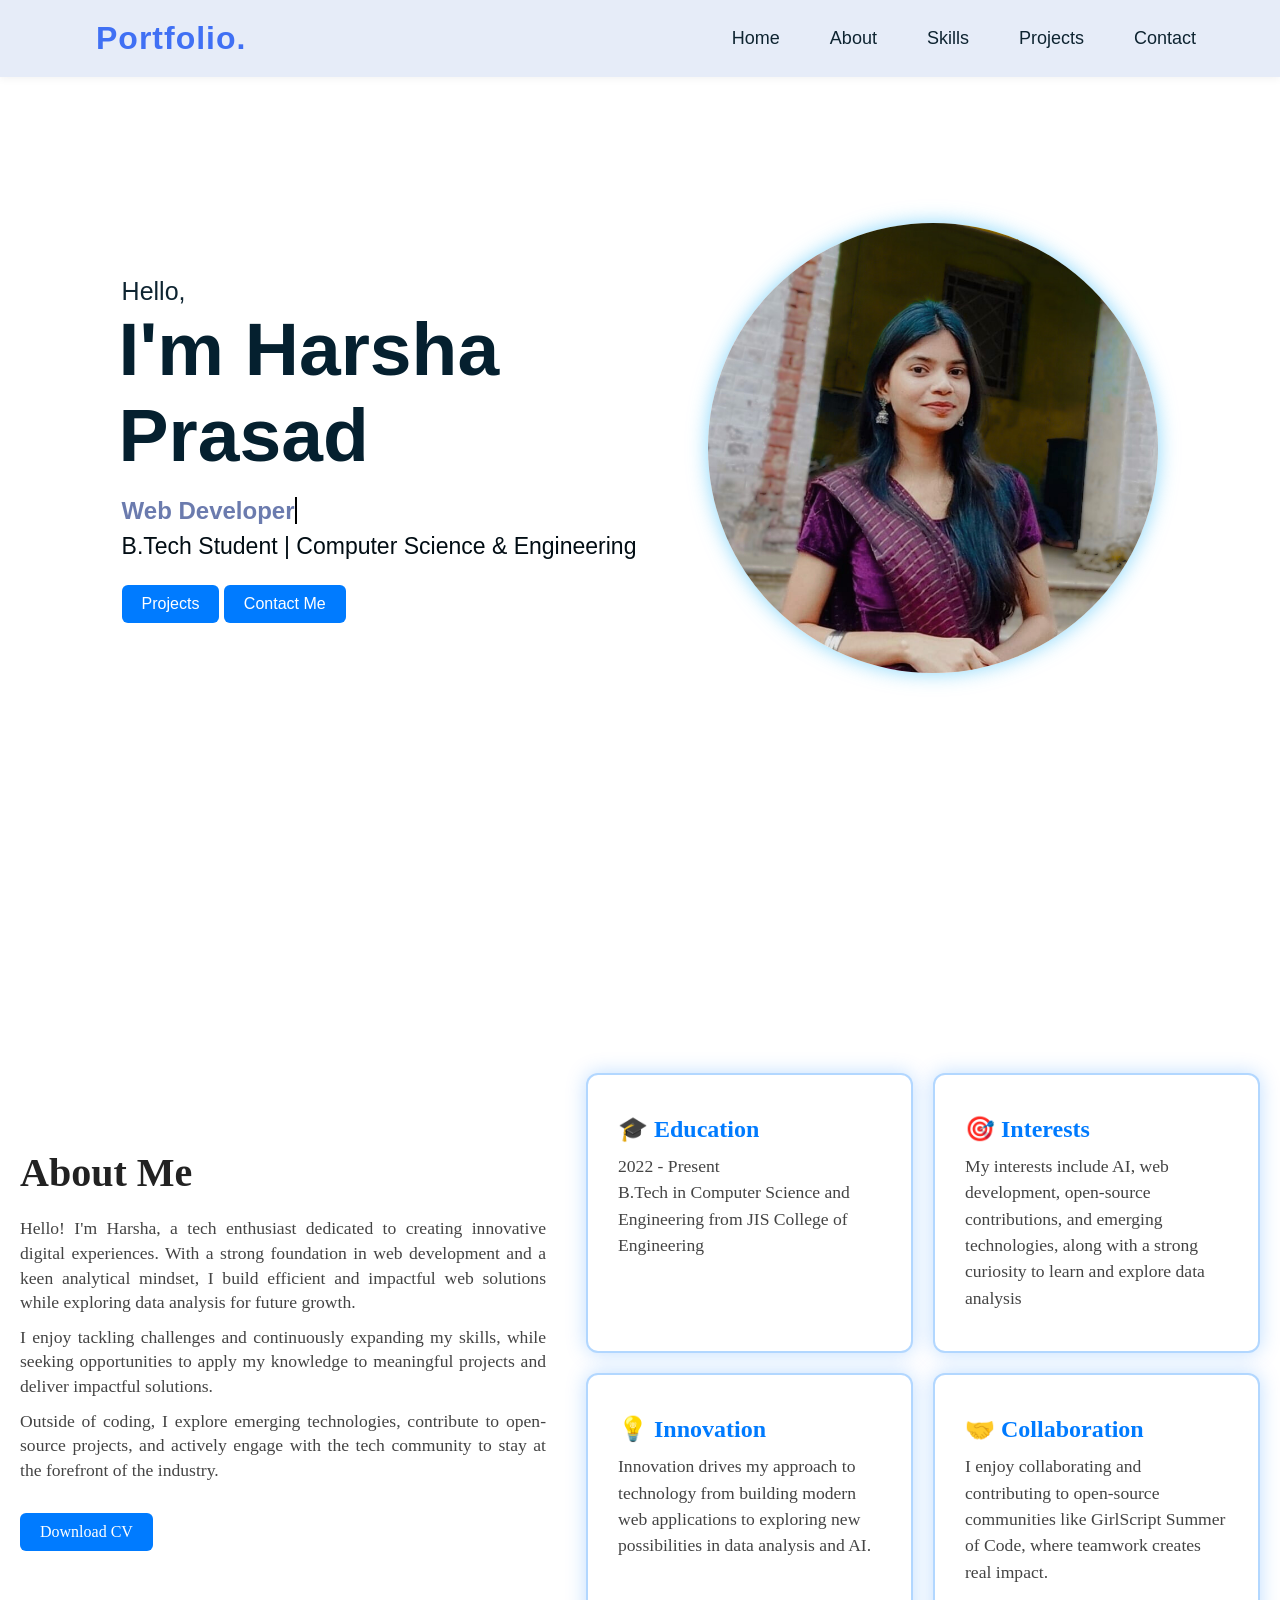
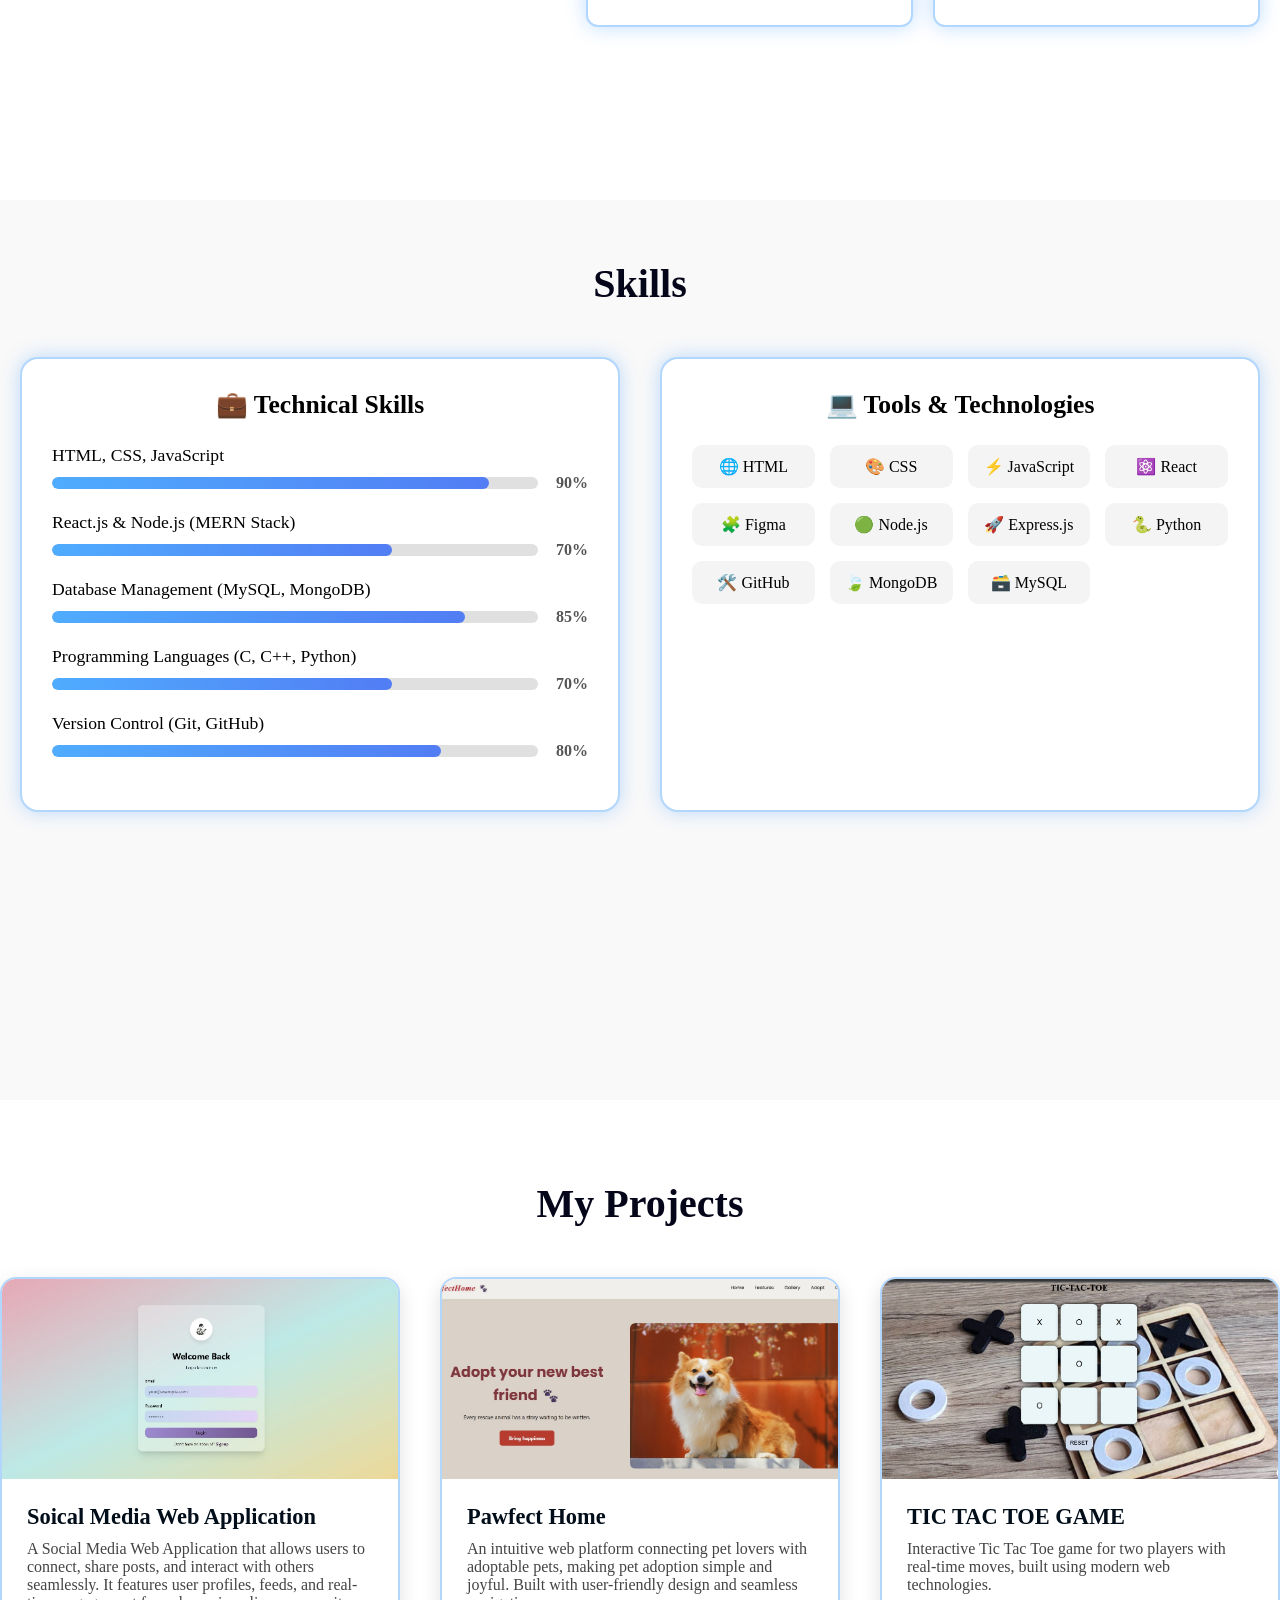
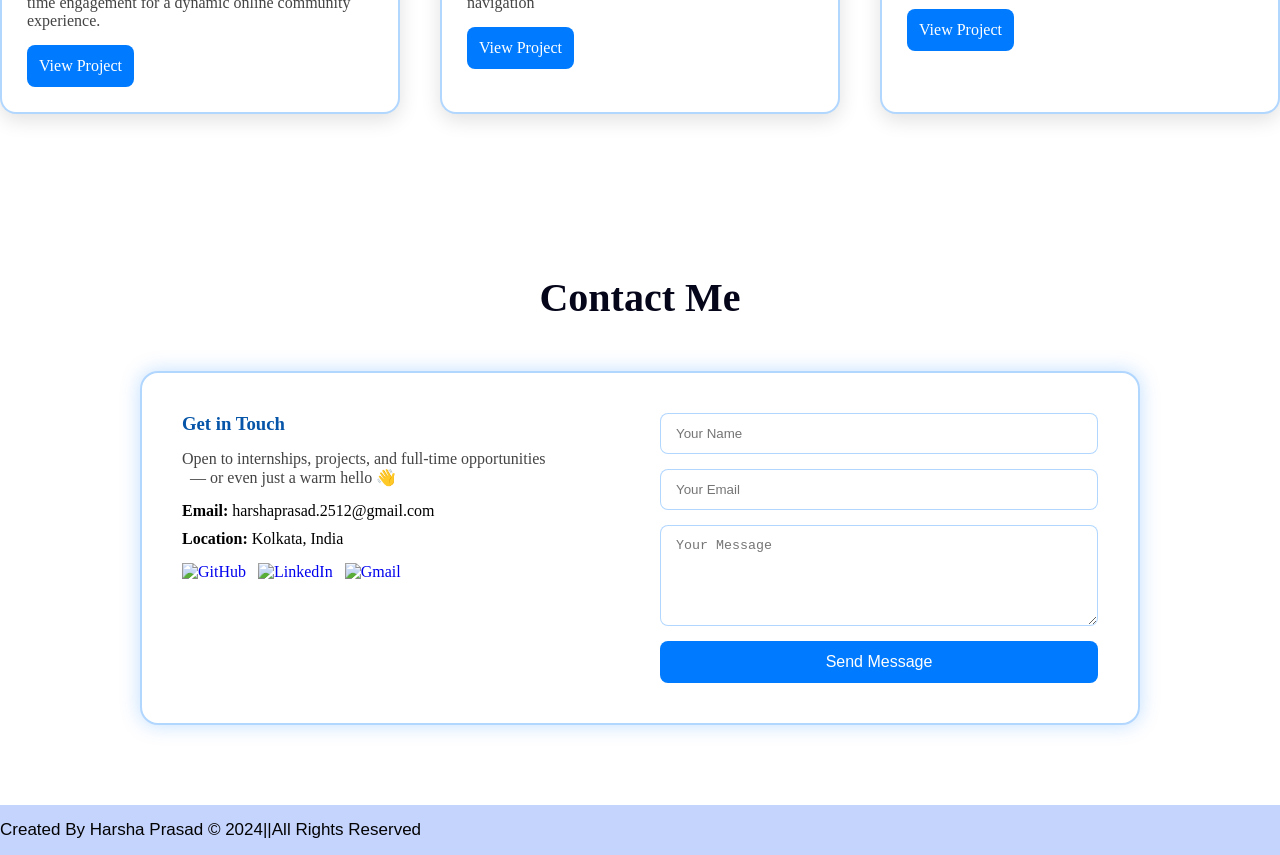
==== index.html @ ecb3d3ef "Update index.html" ====
<!DOCTYPE html>

<html lang="en" dir="ltr">

<head>
  <meta charset="UTF-8" />
  <title>portfolio</title>
  <link rel="stylesheet" href="style.css" />
  <!-- Fontawesome CDN Link -->
  <meta name="viewport" content="width=device-width, initial-scale=1.0" />
</head>

<body>
  <!-- Move to up button -->
  <div class="scroll-button">
    <a href="#home"><i class="fas fa-arrow-up"></i></a>
  </div>
  <!-- navgaition menu -->
  <nav>
    <div class="navbar">
      <div class="logo"><a href="#">Portfolio.</a></div>
      <ul class="menu">
        <li><a href="#home">Home</a></li>
        <li><a href="#about">About</a></li>
        <li><a href="#skills">Skills</a></li>
        <li><a href="#projects">Projects</a></li>
        <li><a href="#contact">Contact</a></li>
        <div class="cancel-btn">
          <i class="fas fa-times"></i>
        </div>
      </ul>
      <div class="menu-btn">
        <i class="fas fa-bars"></i>
      </div>
  </nav>

  <!-- Home Section Start -->
  <section class="home" id="home">
    <div class="home-content">

      <!-- Text on Left -->
      <div class="text">
        <div class="text-one">Hello,</div>
        <div class="text-two">I'm <span class="name">Harsha Prasad</span></div>
        <!-- Typewriter Effect Yahan -->
        <div class="text-three"><span class="typing"></span></div>

        <div class="text-four">B.Tech Student | Computer Science & Engineering</div>
        <div class="button">
          <a href="#projects" class="btn">Projects</a>
          <a href="#contact" class="btn">Contact Me</a>
        </div>
      </div>

      <!-- Image on Right -->
      <div class="home-image">
        <img src="assets/profilepic.jpg" alt="Profile Image">
      </div>

    </div>
  </section>
  <!-- About Section Start -->
  <section id="about" class="about">
    <div class="container">
      <!-- Left Side -->
      <div class="about-text">
        <h2>About Me</h2>
        <p>Hello! I'm Harsha, a tech enthusiast dedicated to creating innovative digital experiences. With a strong
          foundation in web development and a keen analytical mindset, I build efficient and impactful web solutions
          while exploring data analysis for future growth.</p>

        <p>I enjoy tackling challenges and continuously expanding my skills, while seeking opportunities to apply my
          knowledge to meaningful projects and deliver impactful solutions.</p>

        <p>Outside of coding, I explore emerging technologies, contribute to open-source projects, and actively engage
          with the tech community to stay at the forefront of the industry.</p>

        <a href="assets/harsha_resume.pdf" class="btn">Download CV</a>
      </div>

      <!-- Right Side -->
      <div class="about-cards">
        <div class="card">
          <h3>🎓 Education</h3>
          <p>2022 - Present
            <br>B.Tech in Computer Science and Engineering from JIS College of Engineering</p>
        </div>

        <div class="card">
          <h3>🎯 Interests</h3>
          <p>My interests include AI, web development, open-source contributions, and emerging technologies, along with a strong curiosity to learn and explore data analysis</p>
        </div>

        <div class="card">
          <h3>💡 Innovation</h3>
          <p>Innovation drives my approach to technology from building modern web applications to exploring new possibilities in data analysis and AI.</p>
        </div>

        <div class="card">
          <h3>🤝 Collaboration</h3>
          <p>I enjoy collaborating and contributing to open-source communities like GirlScript Summer of Code, where teamwork creates real impact.</p>
        </div>
      </div>
    </div>
  </section>


  <!-- My Skill Section Start -->
 <!-- My Skill Section Start -->
<section class="skills" id="skills">
  <h2 class="section-title">Skills</h2>
  <div class="container">
    <!-- Left Card → Technical Skills -->
    <div class="skills-card">
      <h3>  💼 Technical Skills</h3>
      <div class="skill">
        <span class="skill-name">HTML, CSS, JavaScript</span>
        <div class="progress-container">
          <div class="progress-bar">
            <div class="progress" style="width: 90%;"></div>
          </div>
          <span class="percent">90%</span>
        </div>
      </div>
      <div class="skill">
        <span class="skill-name">React.js & Node.js (MERN Stack)</span>
        <div class="progress-container">
          <div class="progress-bar">
            <div class="progress" style="width: 70%;"></div>
          </div>
          <span class="percent">70%</span>
        </div>
      </div>
      <div class="skill">
        <span class="skill-name">Database Management (MySQL, MongoDB)</span>
        <div class="progress-container">
          <div class="progress-bar">
            <div class="progress" style="width: 85%;"></div>
          </div>
          <span class="percent">85%</span>
        </div>
      </div>
      <div class="skill">
        <span class="skill-name">Programming Languages (C, C++, Python)</span>
        <div class="progress-container">
          <div class="progress-bar">
            <div class="progress" style="width: 70%;"></div>
          </div>
          <span class="percent">70%</span>
        </div>
      </div>
      <div class="skill">
        <span class="skill-name">Version Control (Git, GitHub)</span>
        <div class="progress-container">
          <div class="progress-bar">
            <div class="progress" style="width: 80%;"></div>
          </div>
          <span class="percent">80%</span>
        </div>
      </div>
    </div>

    <!-- Right Card → Tools & Technologies -->
    <div class="skills-card">
      <h3> 💻 Tools & Technologies</h3>
      <div class="tech-grid">
        <div class="tech">🌐 HTML</div>
        <div class="tech">🎨 CSS</div>
        <div class="tech">⚡ JavaScript</div>
        <div class="tech">⚛️ React</div>
        <div class="tech">🧩 Figma</div>
        <div class="tech">🟢 Node.js</div>
        <div class="tech">🚀 Express.js</div>
        <div class="tech">🐍 Python</div>
        <div class="tech">🛠️ GitHub</div>
        <div class="tech">🍃 MongoDB</div>
        <div class="tech">🗃️ MySQL</div>
      </div>
    </div>
  </div>
</section>



  <!-- My Services Section Start -->
  <section class="projects" id="projects">
    <div class="container">
      <h2 class="section-title">My Projects</h2>
      <div class="projects-grid">

        <!-- Project Card 1 -->
        <div class="project-card">
          <img src="assets/soical.jpg" alt="Project 1" class="project-img">
          <div class="project-content">
            <h3>Soical Media Web Application </h3>
            <p>A Social Media Web Application that allows users to connect, share posts, and interact with others seamlessly. It features user profiles, feeds, and real-time engagement for a dynamic online community experience.</p>
            <a href="#" class="btn">View Project</a>
          </div>
        </div>

        <!-- Project Card 2 -->
        <div class="project-card">
          <img src="assets/pawfect.jpg" alt="Project 2" class="project-img">
          <div class="project-content">
            <h3>Pawfect Home</h3>
            <p>An intuitive web platform connecting pet lovers with adoptable pets, making pet adoption simple and joyful. Built with user-friendly design and seamless navigation</p>
            <a href="https://pawfect-home-henna.vercel.app/" class="btn">View Project</a>
          </div>
        </div>

        <!-- Project Card 3 -->
        <div class="project-card">
          <img src="assets/tic tac toe.jpg" alt="Project 3" class="project-img">
          <div class="project-content">
            <h3>TIC TAC TOE GAME</h3>
            <p>Interactive Tic Tac Toe game for two players with real-time moves, built using modern web technologies.</p>
            <a href="https://github.com/Harshagit-hub/JS-Project" class="btn">View Project</a>
          </div>
        </div>

      </div>
    </div>
  </section>


  <!-- Contact Me section Start -->
  <section class="contact" id="contact">
    <div class="container">
      <h2 class="section-title">Contact Me</h2>
      <div class="contact-card">

        <!-- Left side: Info -->
        <div class="contact-info">
          <h3>Get in Touch</h3>
          <p>Open to internships, projects, and full-time opportunities<br>&nbsp;&nbsp;— or even just a warm hello 👋</p>
          <ul>
            <li><strong>Email:</strong> harshaprasad.2512@gmail.com</li>
            <!-- <li><strong>Phone:</strong> +91 9876543210</li> -->
            <li><strong>Location:</strong> Kolkata, India</li>
          </ul>

          <!-- Social Links -->
          <div class="social-links">
            <a href="https://github.com/Harshagit-hub" target="_blank">
              <img src="https://cdn.jsdelivr.net/gh/devicons/devicon/icons/github/github-original.svg" alt="GitHub">
            </a>
            <a href="https://www.linkedin.com/in/harsha-prasad-4683a3321/" target="_blank">
              <img src="https://cdn.jsdelivr.net/gh/devicons/devicon/icons/linkedin/linkedin-original.svg"
                alt="LinkedIn">
            </a>
            <a href="mailto:harshaprasad.2512@gmail.com" target="_blank">
              <img src="https://cdn-icons-png.flaticon.com/512/281/281769.png" alt="Gmail">
            </a>
          </div>
        </div>

        <!-- Right side: Form -->
<form name="contact" method="POST" data-netlify="true" netlify-honeypot="bot-field" class="contact-form">
  <!-- Hidden input for Netlify -->
  <input type="hidden" name="form-name" value="contact">
  <!-- Honeypot field to prevent spam -->
  <p style="display:none">
    <label>Don’t fill this out if you’re human: <input name="bot-field"></label>
  </p>

  <!-- User input fields -->
  <input type="text" name="name" placeholder="Your Name" required>
  <input type="email" name="email" placeholder="Your Email" required>
  <textarea name="message" placeholder="Your Message" rows="5" required></textarea>
  <button type="submit" class="btn">Send Message</button>
</form>

      </div>
    </div>
  </section>


  <!-- Footer Section Start -->
  <footer>
    <div class="text">
      <span>Created By Harsha Prasad &#169; 2024||All Rights Reserved</span>
    </div>
  </footer>
  <script src="script.js"></script>
</body>

</html>
---- style.css ----
/* Google Font CDN Link */
@import url("https://fonts.googleapis.com/css2?family=Roboto+Slab:wght@700&display=swap"
);
*{
  margin: 0;
  padding: 0;
  box-sizing: border-box;
  text-decoration: none;
  scroll-behavior: smooth;
}

/* Custom Scroll Bar CSS */
::-webkit-scrollbar {
    width: 10px;
}
::-webkit-scrollbar-track {
    background: #f1f1f1;
}
::-webkit-scrollbar-thumb {
    background: #6e93f7;
    border-radius: 12px;
    transition: all 0.3s ease;
}

::-webkit-scrollbar-thumb:hover {
    background: #4070f4;
}
/* navbar styling */
nav{
  position: fixed;
  width: 100%;
  padding: 20px 0;
  z-index: 998;
  transition: all 0.3s ease;
  font-family: 'Ubuntu', sans-serif;
  background: #e6ecf8;
  box-shadow: 0 2px 8px rgba(0,0,0,0.05); /* halka shadow */
}
nav.sticky{
  background: #4070f4;
  padding: 13px 0;
  box-shadow: 0 4px 12px rgba(0,0,0,0.15); /* thoda strong shadow */
}
nav .navbar{
  width: 90%;
  max-width: 1200px;
  display: flex;
  justify-content: space-between;
  align-items: center;
  margin: auto;
}
nav .navbar .logo a{
  font-weight: 600;
  font-size: 32px;
  padding: 0 2rem;
  color: #4070f4;
  letter-spacing: 1px;
  text-decoration: none;
  transition: color 0.3s ease;
}
nav.sticky .navbar .logo a{
  color: #eee7e7;
}
nav .navbar .menu{
  display: flex;
  position: relative;
  gap: 10px;
}
nav .navbar .menu li{
  list-style: none;
  margin: 0 8px;
}
.navbar .menu a{
  font-size: 18px;
  font-weight: 500;
  color: #0E2431;
  padding: 8px 12px;
  border-radius: 6px;
  transition: all 0.3s ease;
  text-decoration: none;
}
.navbar .menu a:hover{
  background: rgba(64,112,244,0.1);
  color: #4070f4;
}
nav.sticky .menu a{
  color: #e9dcdc;
}
nav.sticky .menu a:hover{
  background: rgba(255,255,255,0.2);
  color: #f3ecec;
}


/* Side Navigation Menu Button CSS */
nav .menu-btn,
.navbar .menu .cancel-btn{
  position: absolute;
  color: #f0ebeb;
  right: 30px;
  top: 20px;
  font-size: 20px;
  cursor: pointer;
  transition: all 0.3s ease;
  display: none;
}
nav .menu-btn{
  color: #4070f4;
}
nav.sticky .menu-btn{
  color: #f4eaea;
}
.navbar .menu .menu-btn{
  color: #f0e5e5;
}

/* home section styling */
.home{
  height: 100vh;
  width: 90%;
  margin: auto;
  padding: 15 0%;
  /* background: url("images/background.png") no-repeat; */
  background-size: cover;
  background-position: center;
  background-attachment: fixed;
  font-family: 'Ubuntu', sans-serif;
}
.home .home-content{
  width: 90%;
  height: 100%;
  margin: auto;
  display: flex;
  flex-direction: row;
  align-items: center; 
  justify-content:space-between;
 
}
.text {
  flex: 1;                  /* text left side */
  text-align: left;
}
.home .text-one{
  font-size: 25px;
  color: #0E2431;
}
.home .text-two{
  color: #05202f;
  font-size: 75px;
  font-weight: 600;
  margin-left: -3px;
}
.home .text-three{
  font-size: 40px;
  margin: 5px 0;
  color: #6b7bae;
}
.home .text-four{
  font-size: 23px;
  margin: 5px 0;
  color: #020d14;
}
.home .button .btn{
  display: inline-block;
  margin-top: 20px;
  padding: 10px 20px;
  background: #007bff;
  color: #fff;
  font-size: 1rem;
  border-radius: 6px;
  text-decoration: none;
  transition: 0.3s;
}
.home .button .btn:hover{
background: #0056b3;
}

/* Image styling */
.home-image img {
  width: 450px;
  height: 450px;
  border-radius: 50%;
  box-shadow: 0 0 20px rgba(56, 189, 248, 0.6);
  object-fit: cover;
  border-radius: 100%; /* makes it circular */
  animation: floatImage 4s ease-in-out infinite;
}
@keyframes floatImage {
  0% {
    transform: translateY(0px);
  }
  50% {
    transform: translateY(-20px); /* thoda upar jaye */
  }
  100% {
    transform: translateY(0px);   /* wapas neeche aaye */
  }
}
.typing {
  border-right: 2px solid #000;
  white-space: nowrap;
  overflow: hidden;
  font-weight: bold;
  font-size: 1.5rem;
}

@keyframes blink {
  0%, 100% { border-color: transparent; }
  50% { border-color: black; }
}

.typing::after {
  content: '';
  animation: blink 0.7s infinite;
}


/* About Section Styling */

/* Left Side (About Me Text) */

.about {
  padding: 60px 20px;
  min-height: 100vh;   /* section full screen jitna ho */
  display: flex;
  align-items: center; /* vertical center */

}

.about .container {
  display: flex;
  flex-wrap: wrap;
  align-items: center;     /* dono columns (text + cards) vertical center me */
  justify-content: space-between;
  width: 100%;
  gap: 40px;
}
.about-text {
  flex: 4 4 5%;
  max-width: 600px;
  
}
.about-text h2 {
  font-size: 2.5rem;
  font-weight: 700;
  margin-bottom: 20px;
  color: #222;
}

.about-text p {
  font-size: 1.1rem;   /* normal text ka size */
  line-height: 1.4;    /* text ke beech gap */
  color: #444;         /* halka grey color */
  margin-bottom: 10px;
  text-align: justify; /* optional: clean look ke liye */
}

/* Download Button */
.about-text .btn {
  display: inline-block;
  margin-top: 20px;
  padding: 10px 20px;
  background: #007bff;
  color: #fff;
  font-size: 1rem;
  border-radius: 6px;
  text-decoration: none;
  transition: 0.3s;
}

.about-text .btn:hover {
  background: #0056b3;
}

/* Right Side (Cards Grid) */
.about-cards {
  flex: 1 1 45%;
  display: grid;
  grid-template-columns: repeat(2, 1fr);
  gap: 20px;
}

.about-cards .card {
  background: #fff;
  padding: 40px 30px;
  border-radius: 12px;
  box-shadow: 0 4px 10px rgba(0,0,0,0.1);
  transition: transform 0.3s ease, box-shadow 0.3s ease;
    /* ✅ Blue glowing border */
  border: 2px solid rgba(0,123,255,0.3); 
  box-shadow: 0 0 20px rgba(0,123,255,0.25);
  
  transition: all 0.3s ease;
}

.about-cards .card:hover {
  transform: translateY(-8px);
  box-shadow: 0 0 25px rgba(64, 112, 244, 0.9),
              0 0 50px rgba(64, 112, 244, 0.6);
}

.about-cards .card h3 {
  font-size: 1.5rem;
  font-weight: 600;
  margin-bottom: 10px;
  color: #007bff;
}

.about-cards .card p {
  font-size: 1.1rem;
  color: #444;
  line-height: 1.5;
}

/* Responsive */
@media (max-width: 900px) {
  .about .container {
    flex-direction: column;
    text-align: center;
  }

  .about-text, .about-cards {
    flex: 1 1 100%;
    max-width: 100%;
  }

  .about-cards {
     grid-template-columns: repeat(2, minmax(300px, 1fr)); /* pehle 220px ya 250px tha */
  gap: 30px
  }
}

/* Skills Section */
.skills {
  min-height: 100vh;
  background: #f9f9f9;
  padding: 60px 20px;
  text-align: center;
}

.section-title {
  font-size: 2.5rem;
  font-weight: 700;
  color: #4da6ff;
  margin-bottom: 50px;
}

/* Container for cards */
.skills .container {
  display: flex;
  justify-content: center;
  gap: 40px; /* space between cards */
  flex-wrap: wrap;
}

/* Skills Cards */
.skills-card {
  flex: 1 1 400px; /* responsive width */
  background: #fff;
  padding: 30px;
  border-radius: 18px;
  border: 2px solid rgba(0,123,255,0.3);
  box-shadow: 0 0 20px rgba(0,123,255,0.25);
  transition: transform 0.3s, box-shadow 0.3s;
}

.skills-card:hover {
  transform: translateY(-8px);
  box-shadow: 0 0 30px rgba(0,123,255,0.4);
}

.skills-card h3 {
  font-size: 1.6rem;
  font-weight: 700;
  margin-bottom: 25px;
}

/* Technical Skills Progress Bars */
.skill {
  margin-bottom: 20px;
  text-align: left;
}

.skill-name {
  font-weight: 500;
  margin-bottom: 8px;
  display: block;
  font-size: 1.1rem;
}

.progress-container {
  display: flex;
  align-items: center;
  gap: 10px;
}

.progress-bar {
  flex: 1;
  height: 12px;
  background: #e0e0e0;
  border-radius: 6px;
  overflow: hidden;
}

.progress {
  height: 100%;
  border-radius: 6px;
  background: linear-gradient(90deg, #4facfe, #527df4);
  transition: width 0.5s ease-in-out;
}

.percent {
  min-width: 40px;
  text-align: right;
  font-weight: 600;
  color: #555;
}

/* Tools & Technologies Grid */
.tech-grid {
  display: grid;
  grid-template-columns: repeat(auto-fit, minmax(120px, 1fr));
  gap: 15px;
}

.tech {
  background: #f4f4f4;
  padding: 12px;
  border-radius: 10px;
  text-align: center;
  font-weight: 500;
  transition: transform 0.3s, background 0.3s, color 0.3s;
}

.tech:hover {
  background: #4da6ff;
  color: #fff;
  transform: translateY(-5px);
}

/* Responsive */
@media (max-width: 900px) {
  .skills .container {
    flex-direction: column;
    align-items: center;
  }
}


/* My Services CSS */
.projects {
  padding: 80px 0;
  text-align: center;
}

.section-title {
  font-size: 2.5rem;
  margin-bottom: 50px;
  position: relative;
  display: inline-block;
  color: #06061b;
}

.projects-grid {
  display: grid;
  grid-template-columns: repeat(auto-fit, minmax(320px, 1fr));
  gap: 40px;
  justify-content: center;
}

.project-card {
  background: #fff;
  border-radius: 16px;
  border: 2px solid rgba(0,123,255,0.3); /* 👈 glow border */
  box-shadow: 0 0 20px rgba(0,123,255,0.25); /* 👈 blue glow */
  overflow: hidden;
  box-shadow: 0 6px 20px rgba(0,0,0,0.12);
  transition: transform 0.3s ease, box-shadow 0.3s ease;
  display: flex;
  flex-direction: column;
  min-height: 420px;   /* 👉 thoda bada taaki content comfortably fit ho */
}

.project-card:hover {
  transform: translateY(-10px);
   box-shadow: 0 0 30px rgba(0,123,255,0.4); /* 👈 hover pe aur strong glow */
}

.project-img {
  width: 100%;
  height: 200px;
  object-fit: cover;
  /* border-bottom: 2px solid rgba(0,123,255,0.3); */
}

.project-content {
  padding: 25px;
  text-align: left;
}

.project-content h3 {
  font-size: 1.4rem;
  margin-bottom: 10px;
  color: #010d19;
}

.project-content p {
  font-size: 1rem;
  margin-bottom: 15px;
  color: #444;
}

.btn {
  display: inline-block;
  padding: 10px 20px;
  background: #6884a1;
  color: #fff;
  text-decoration: none;
  border-radius: 6px;
  transition: background 0.3s;
}

.btn:hover {
  background: #b2c0ce;
}

/* Contact Me CSS */
.contact {
  padding: 80px 0;
  text-align: center;
}

.contact-card {
  display: grid;
  grid-template-columns: 1fr 1fr;
  gap: 40px;
  background: #fff;
  padding: 40px;
  border-radius: 18px;
  border: 2px solid rgba(0,123,255,0.3); /* 👈 glow border */
  box-shadow: 0 0 20px rgba(0,123,255,0.25); /* 👈 glowing effect */
  max-width: 1000px;
  margin: 0 auto;
}

.contact-info {
  text-align: left;
}

.contact-info h3 {
  margin-bottom: 15px;
  color: #0655a9;
}

.contact-info p {
  margin-bottom: 15px;
  color: #444;
   /* display: block;      
  text-align: center; */

}

.contact-info ul {
  list-style: none;
  padding: 0;
}

.contact-info li {
  margin-bottom: 10px;
  font-size: 1rem;
}

.contact-form {
  display: flex;
  flex-direction: column;
  gap: 15px;
}

.contact-form input,
.contact-form textarea {
  padding: 12px 15px;
  border: 1px solid rgba(0,123,255,0.3);
  border-radius: 8px;
  outline: none;
  transition: border 0.3s, box-shadow 0.3s;
}

.contact-form input:focus,
.contact-form textarea:focus {
  border-color: #007bff;
  box-shadow: 0 0 10px rgba(0,123,255,0.3);
}

.btn {
  padding: 12px;
  background: #007bff;
  color: #fff;
  border: none;
  border-radius: 8px;
  cursor: pointer;
  font-size: 1rem;
  transition: background 0.3s;
}

.btn:hover {
  background: #0056b3;
}
.social-links {
  margin-top: 15px;
  display: flex;
  gap: 12px;
  justify-content: flex-start; /* left align (aap chahe toh center bhi kar sakte ho) */
}

.social-links a img {
  width: 28px;   /* 👈 medium size */
  height: 28px;
  transition: transform 0.3s ease, box-shadow 0.3s ease;
}

.social-links a img:hover {
  transform: scale(1.15);
  box-shadow: 0 0 8px rgba(0,123,255,0.35);
  border-radius: 50%;
}

/* Footer CSS */
footer{
  background: #c5d4fd;
  padding: 15px 0;
  text-align: center;
  font-family: 'Poppins', sans-serif;
}
footer .text span{
  font-size: 17px;
  font-weight: 400;
  color: #030303;
}
footer .text span a{
  font-weight: 500;
  color: #070707;
}
footer .text span a:hover{
  text-decoration: underline;
}
/* Scroll TO Top Button CSS */
.scroll-button a{
  position: fixed;
  bottom: 20px;
  right: 20px;
  color: #fff;
  background: #3b486a;
  padding: 7px 12px;;
  font-size: 18px;
  border-radius: 6px;
  box-shadow: rgba(0, 0, 0, 0.15);
  display: none;
}
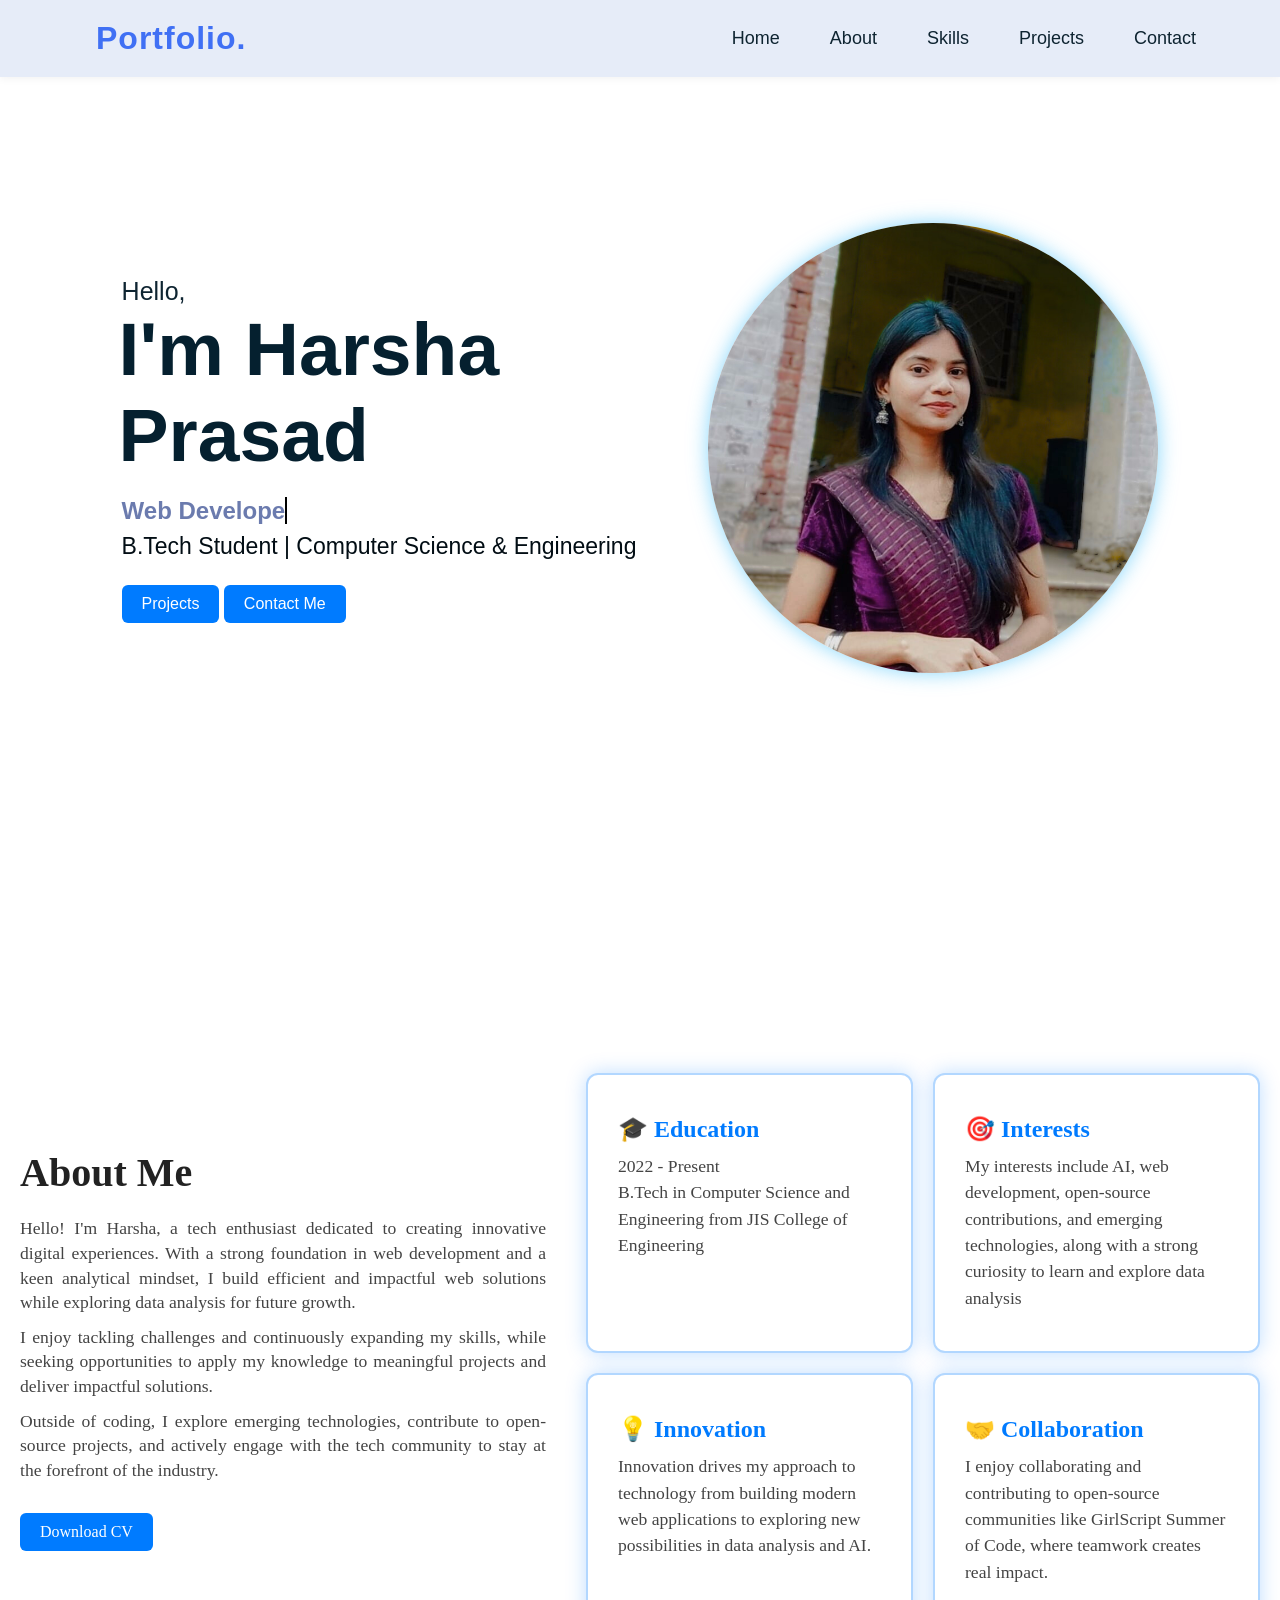
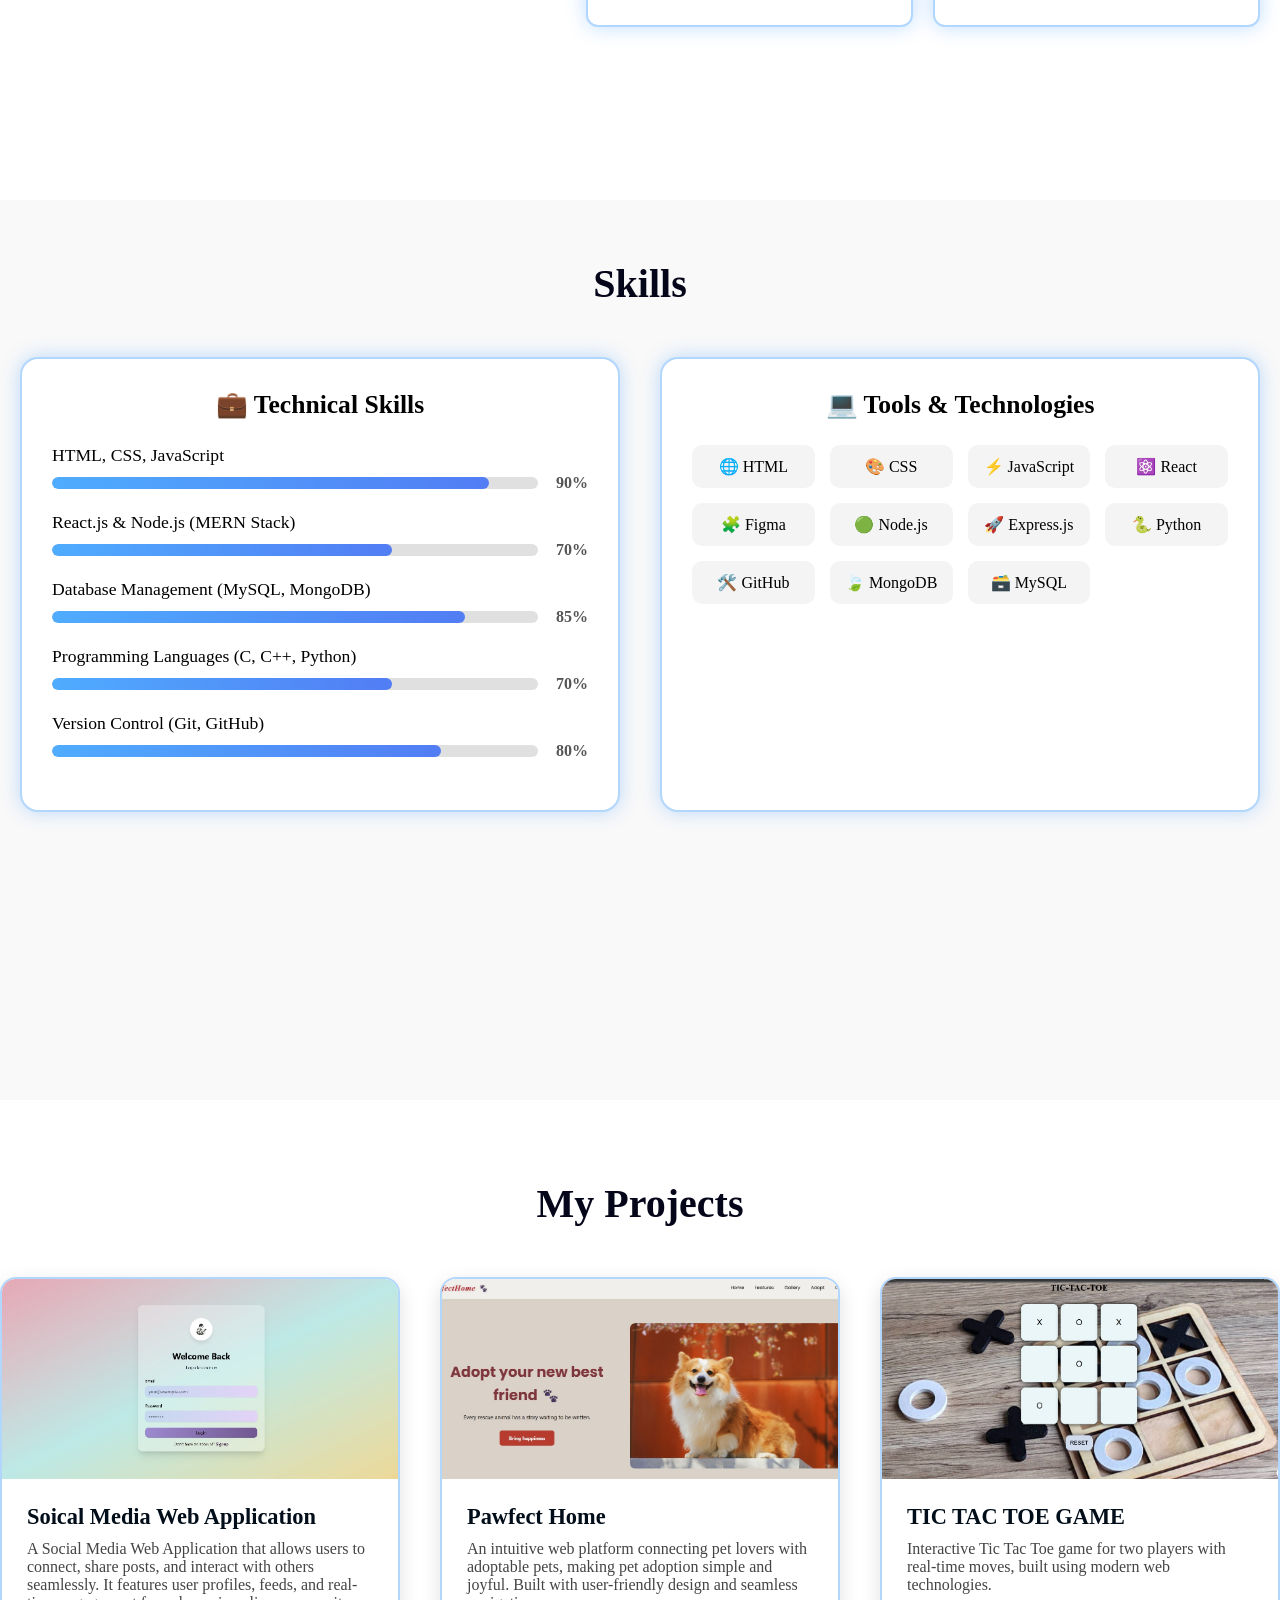
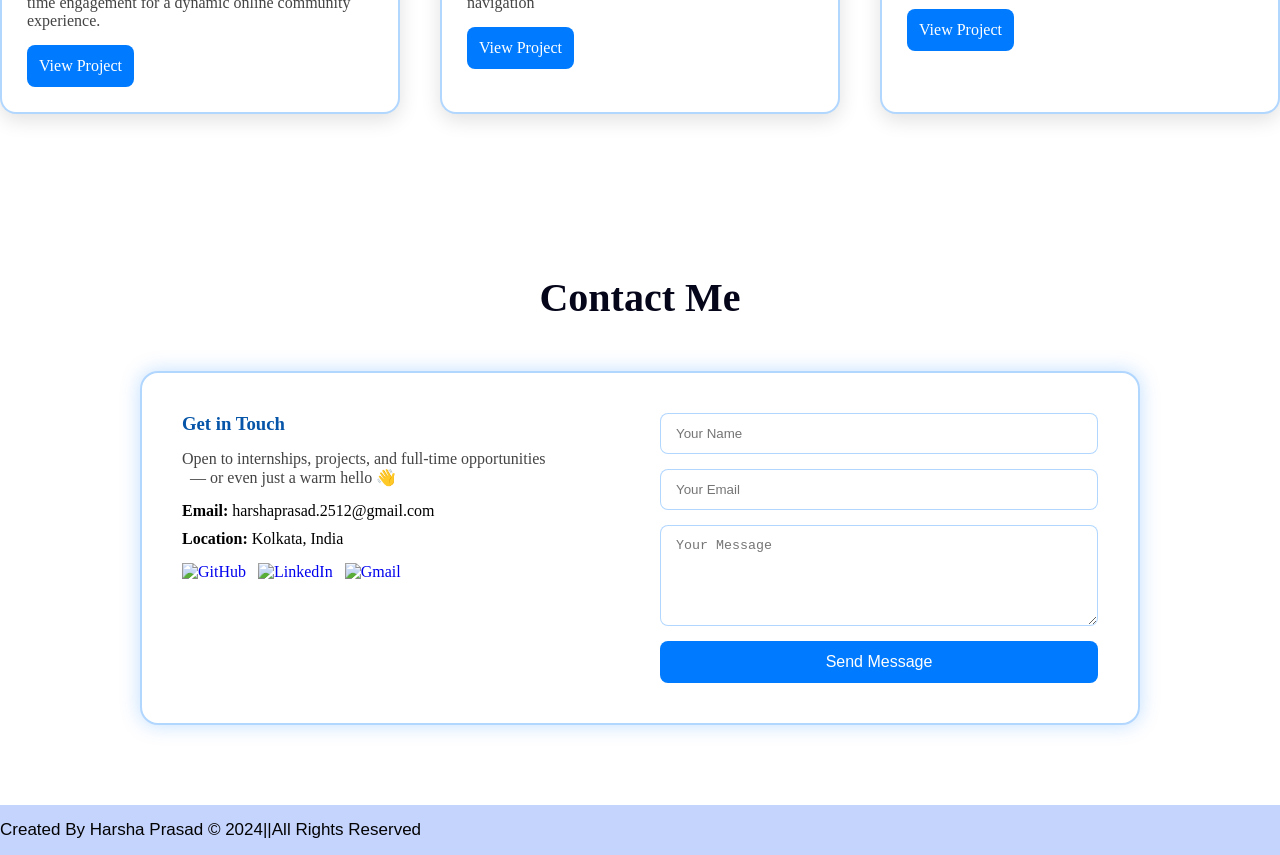
==== commit ef81222e: "Add Netlify contact form" ====
--- a/index.html
+++ b/index.html
@@ -269,7 +269,6 @@
   <textarea name="message" placeholder="Your Message" rows="5" required></textarea>
   <button type="submit" class="btn">Send Message</button>
 </form>
-
       </div>
     </div>
   </section>
@@ -284,4 +283,4 @@
   <script src="script.js"></script>
 </body>
 
-</html>
+</html>
--- a/style.css
+++ b/style.css
@@ -657,3 +657,19 @@
   display: none;
 }
 
+/* For tablets */
+@media (max-width: 768px) {
+  .container {
+    width: 95%;
+  }
+  .nav-menu {
+    flex-direction: column;
+  }
+}
+
+/* For mobile */
+@media (max-width: 480px) {
+  .header {
+    font-size: 1.2rem;
+  }
+}
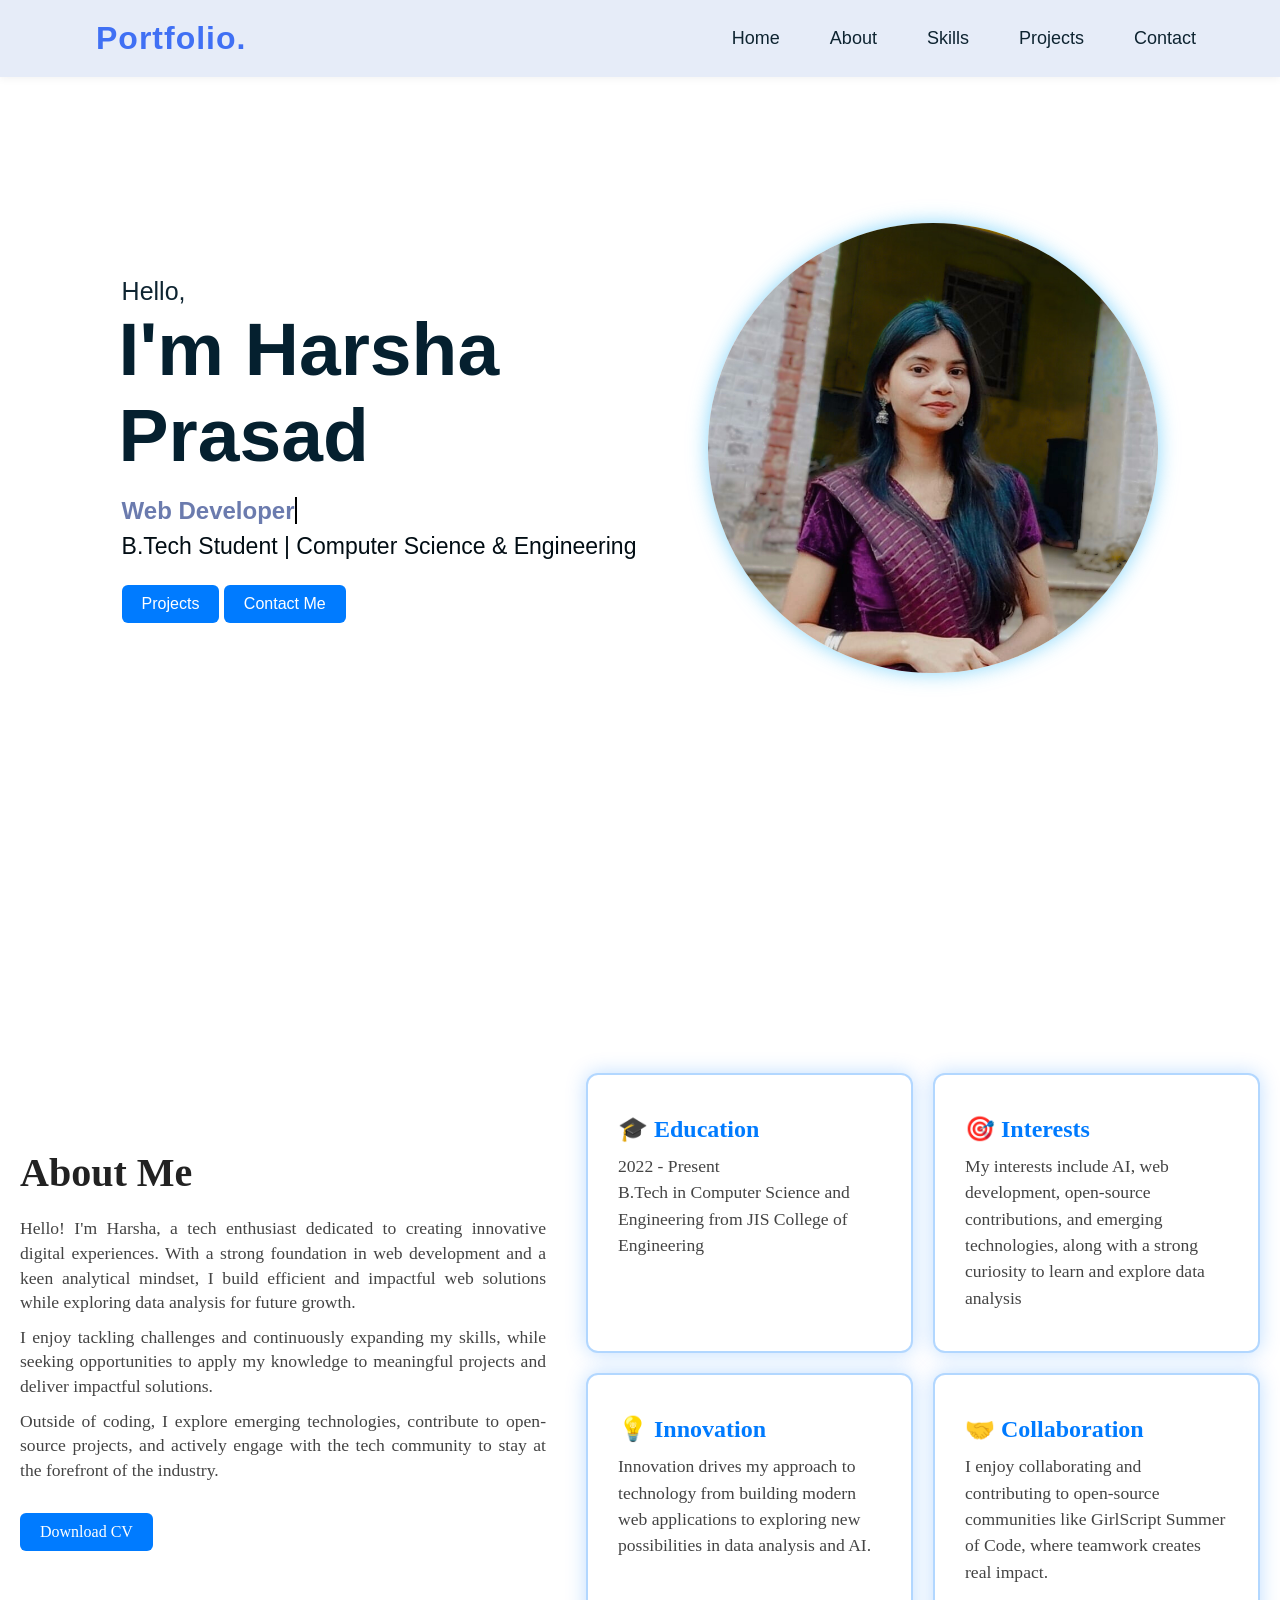
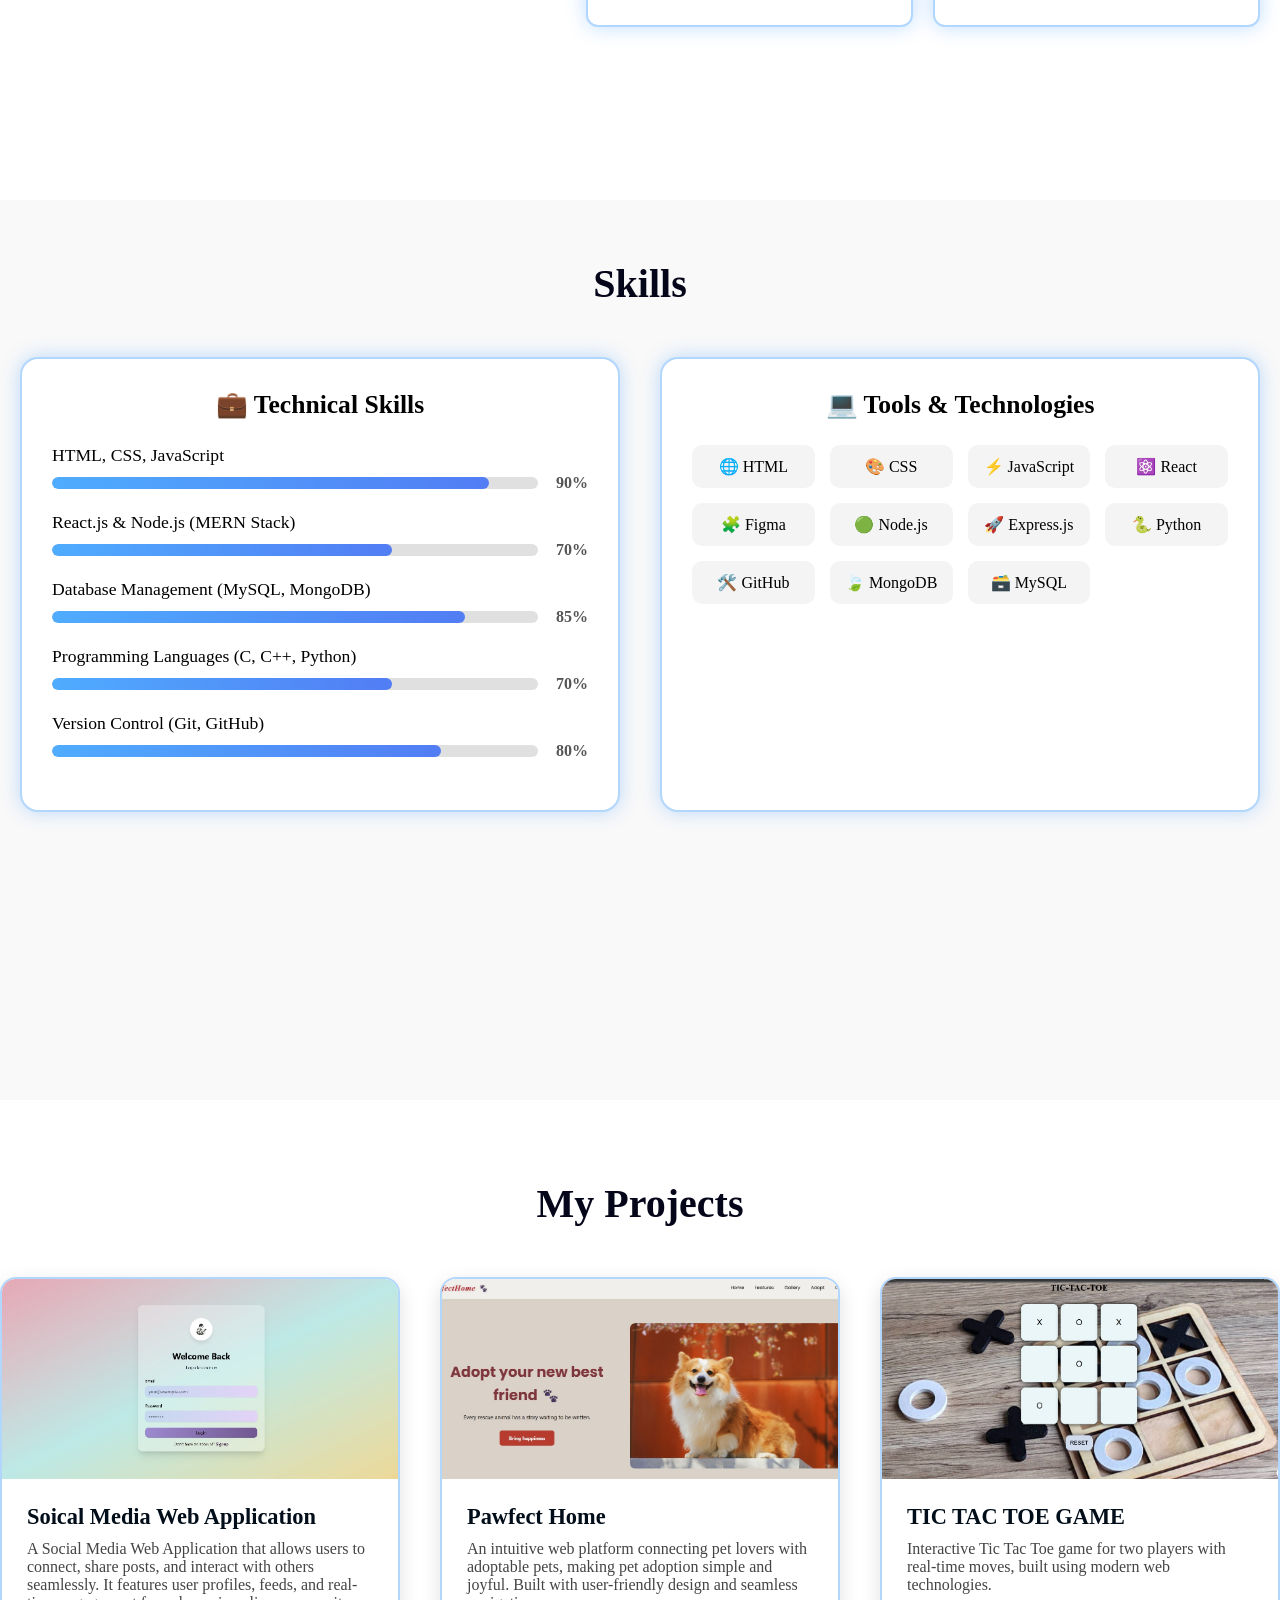
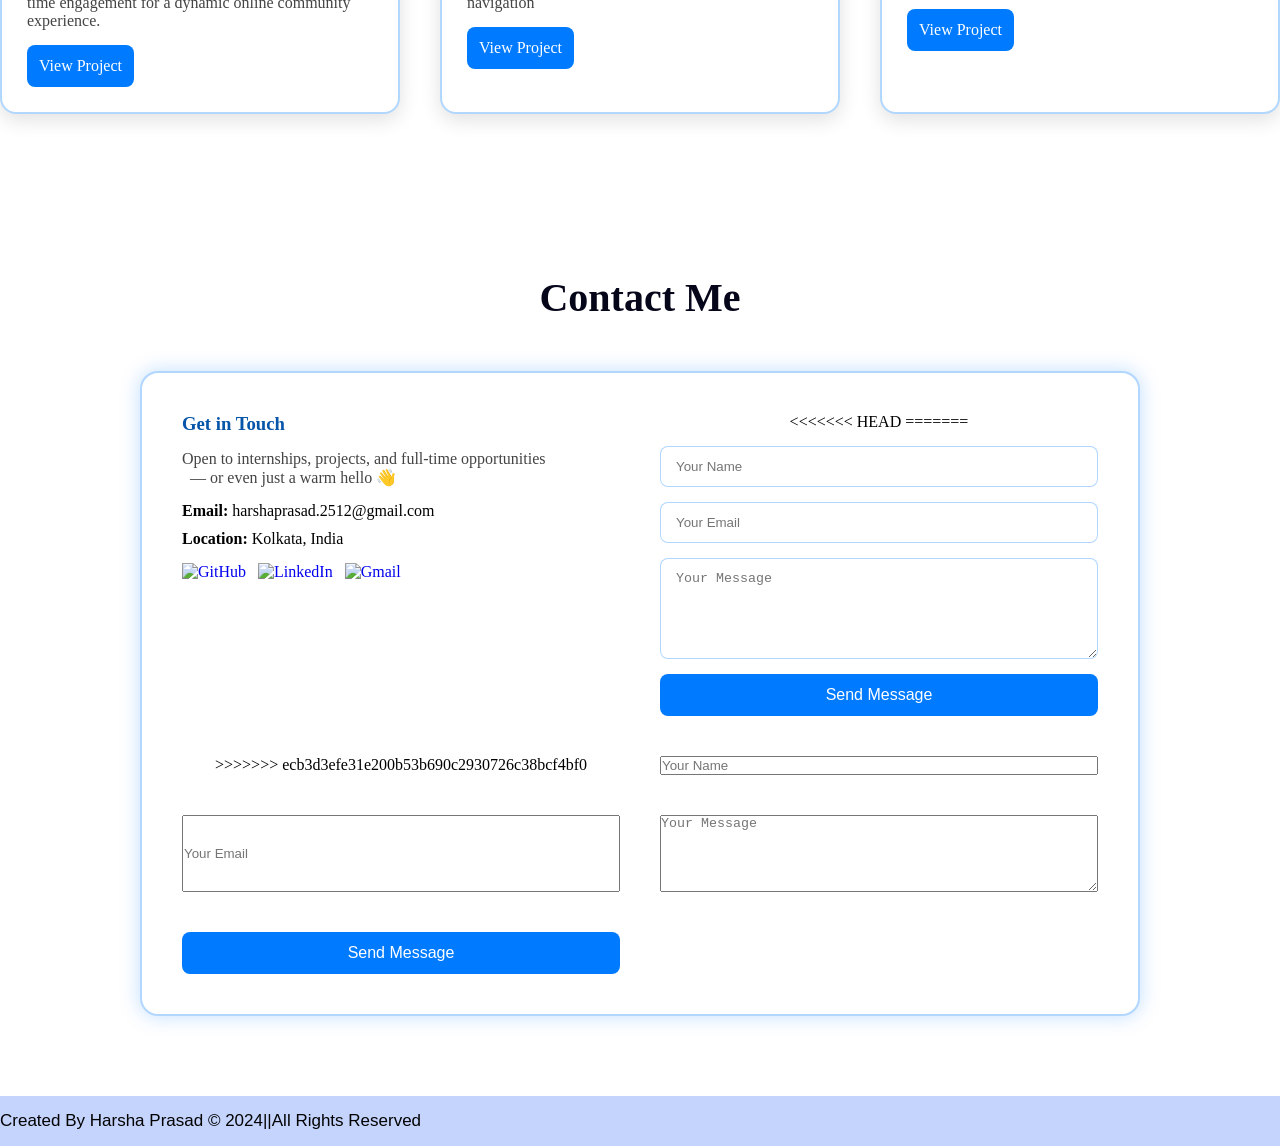
==== commit a9266812: "Resolved merge conflicts" ====
--- a/index.html
+++ b/index.html
@@ -262,6 +262,8 @@
   <p style="display:none">
     <label>Don’t fill this out if you’re human: <input name="bot-field"></label>
   </p>
+<<<<<<< HEAD
+=======
 
   <!-- User input fields -->
   <input type="text" name="name" placeholder="Your Name" required>
@@ -269,6 +271,14 @@
   <textarea name="message" placeholder="Your Message" rows="5" required></textarea>
   <button type="submit" class="btn">Send Message</button>
 </form>
+>>>>>>> ecb3d3efe31e200b53b690c2930726c38bcf4bf0
+
+  <!-- User input fields -->
+  <input type="text" name="name" placeholder="Your Name" required>
+  <input type="email" name="email" placeholder="Your Email" required>
+  <textarea name="message" placeholder="Your Message" rows="5" required></textarea>
+  <button type="submit" class="btn">Send Message</button>
+</form>
       </div>
     </div>
   </section>
@@ -283,4 +293,4 @@
   <script src="script.js"></script>
 </body>
 
-</html>+</html>
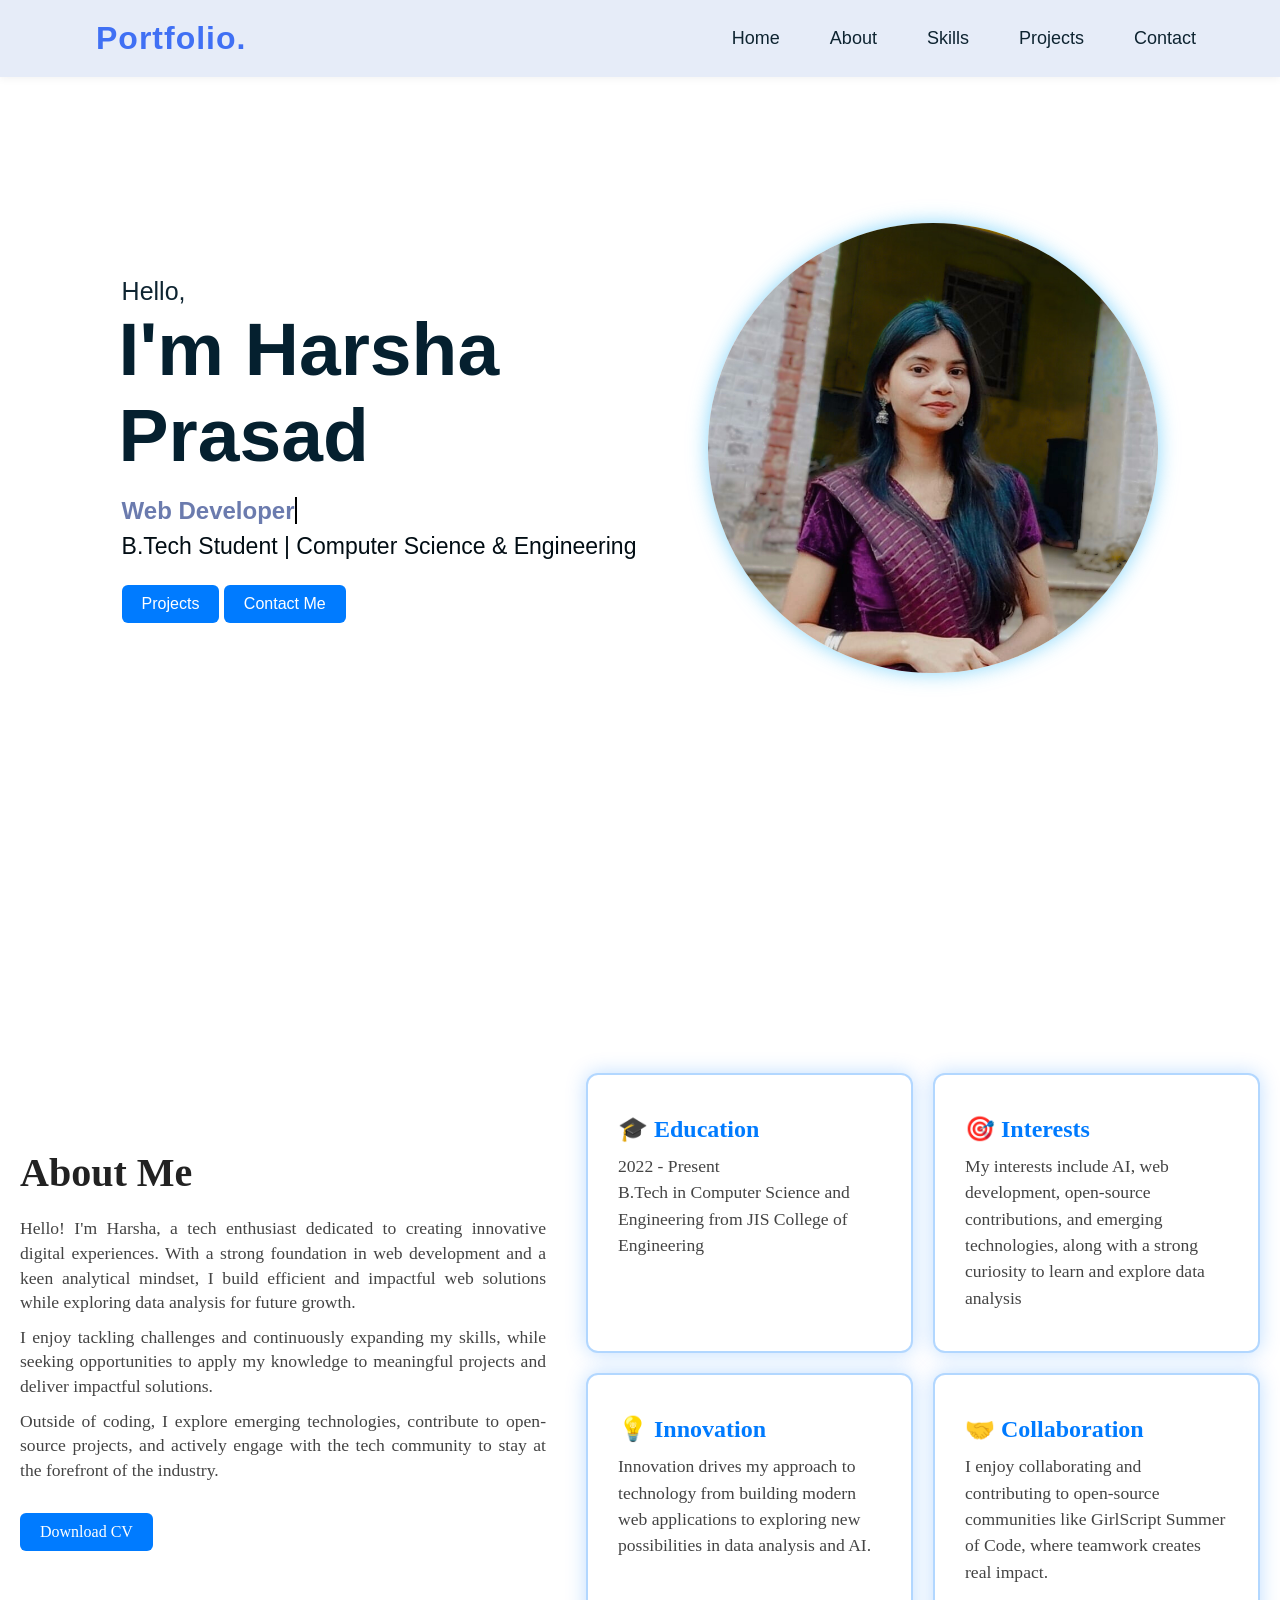
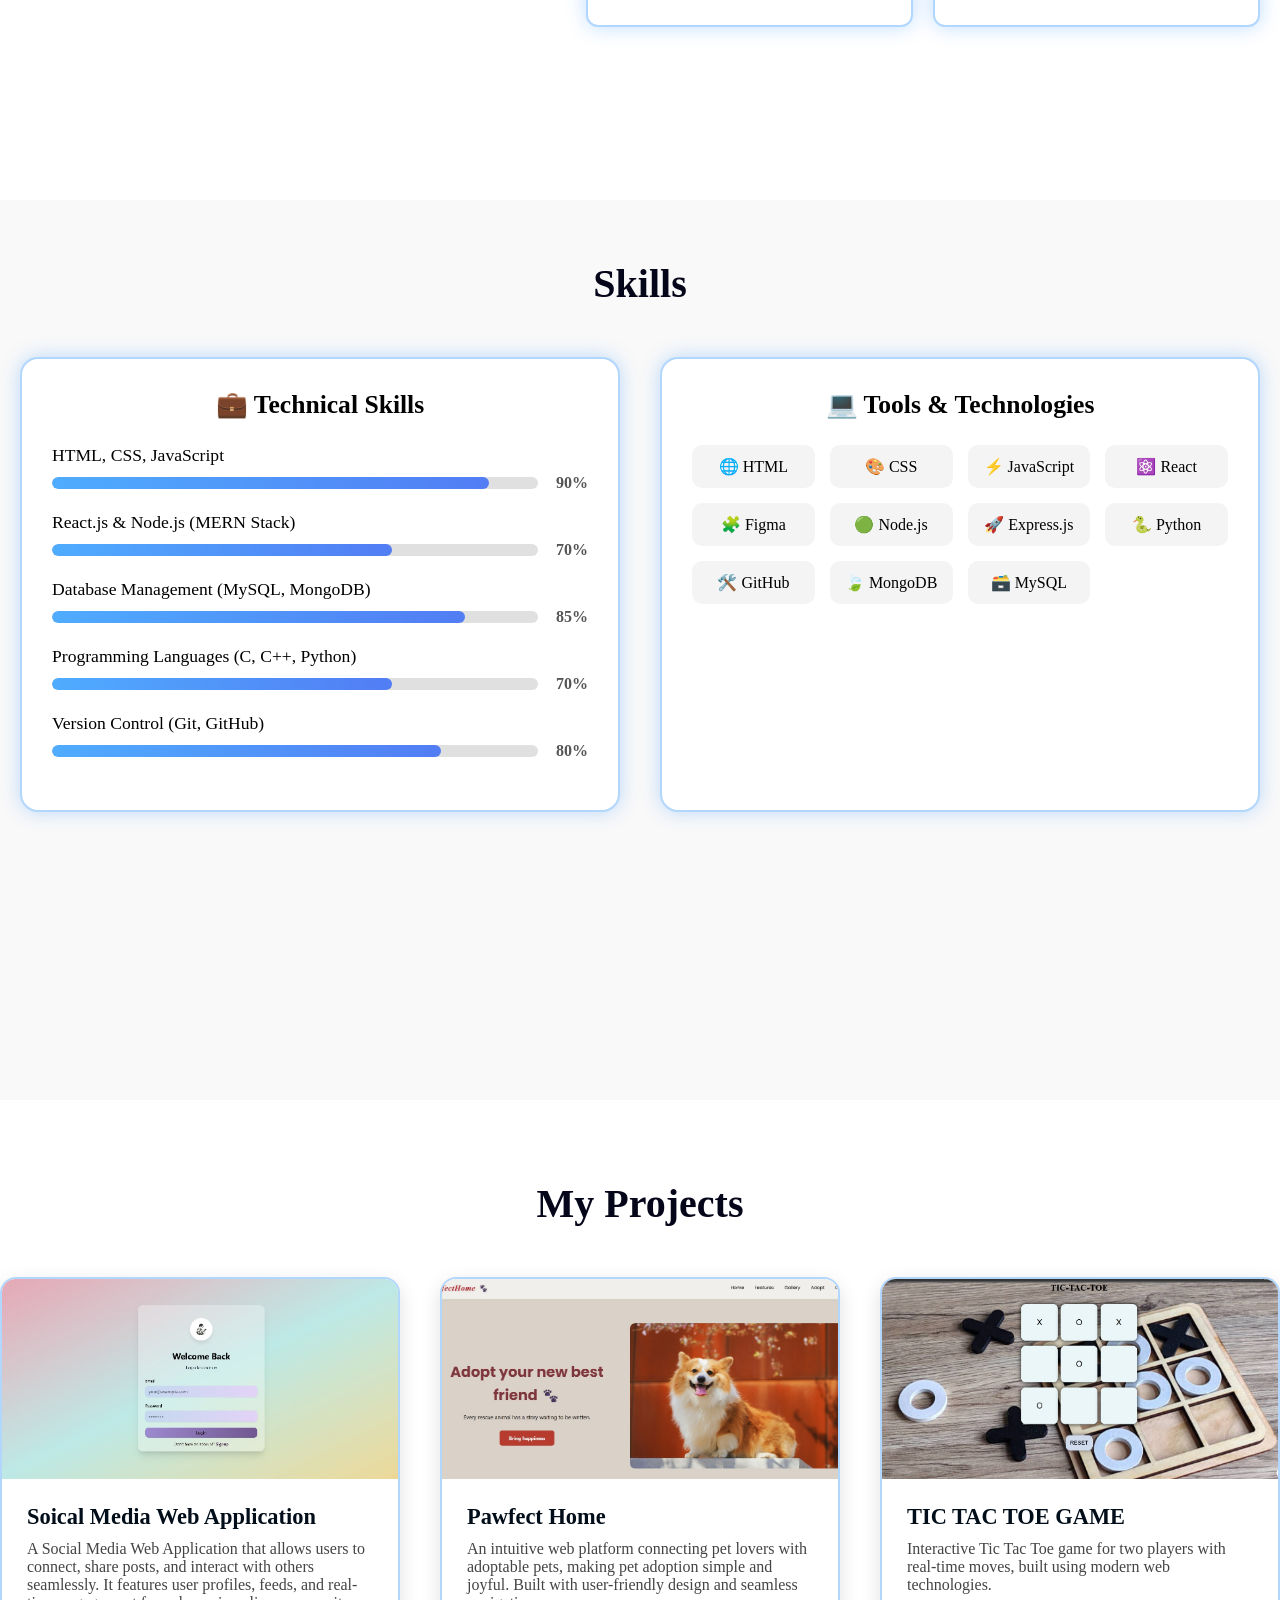
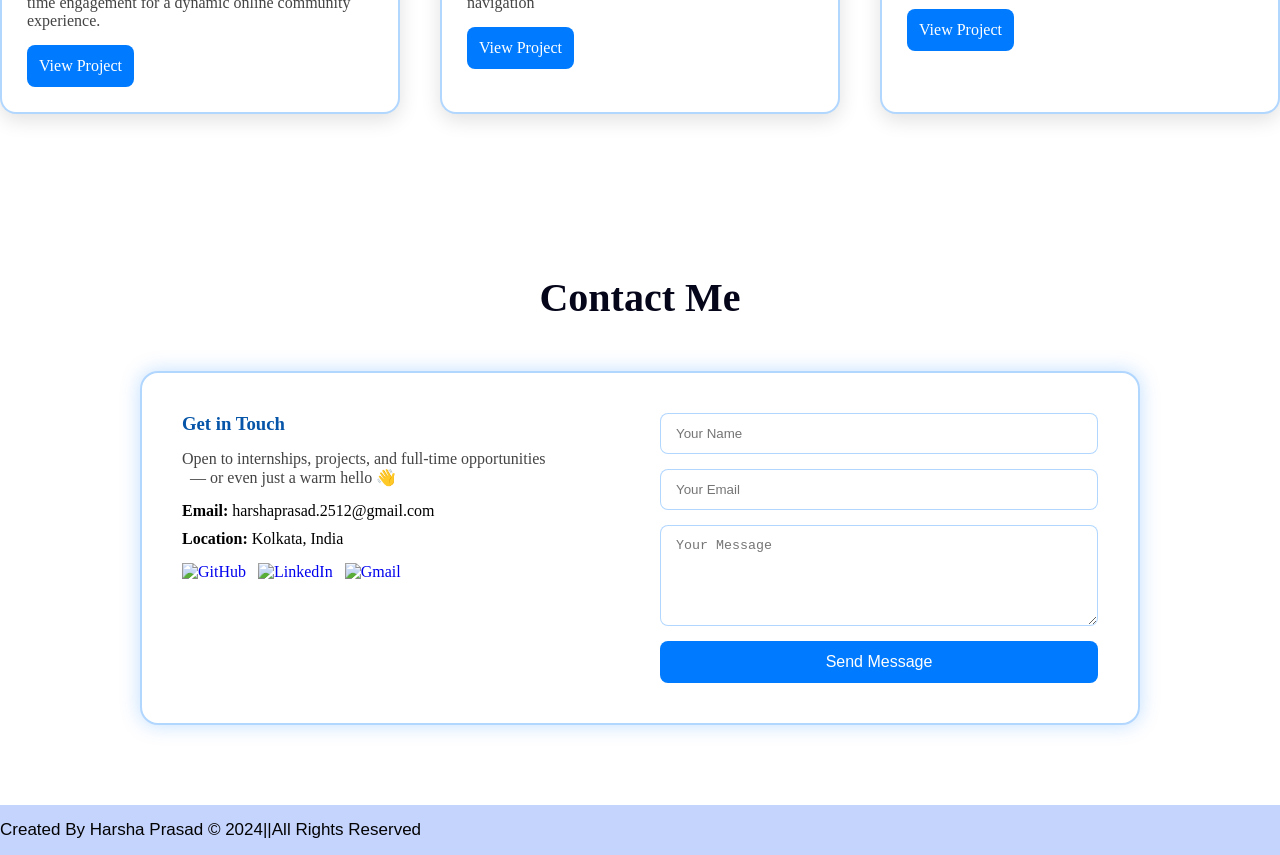
==== commit e46c2679: "Update index.html" ====
--- a/index.html
+++ b/index.html
@@ -262,23 +262,12 @@
   <p style="display:none">
     <label>Don’t fill this out if you’re human: <input name="bot-field"></label>
   </p>
-<<<<<<< HEAD
-=======
-
   <!-- User input fields -->
   <input type="text" name="name" placeholder="Your Name" required>
   <input type="email" name="email" placeholder="Your Email" required>
   <textarea name="message" placeholder="Your Message" rows="5" required></textarea>
   <button type="submit" class="btn">Send Message</button>
 </form>
->>>>>>> ecb3d3efe31e200b53b690c2930726c38bcf4bf0
-
-  <!-- User input fields -->
-  <input type="text" name="name" placeholder="Your Name" required>
-  <input type="email" name="email" placeholder="Your Email" required>
-  <textarea name="message" placeholder="Your Message" rows="5" required></textarea>
-  <button type="submit" class="btn">Send Message</button>
-</form>
       </div>
     </div>
   </section>
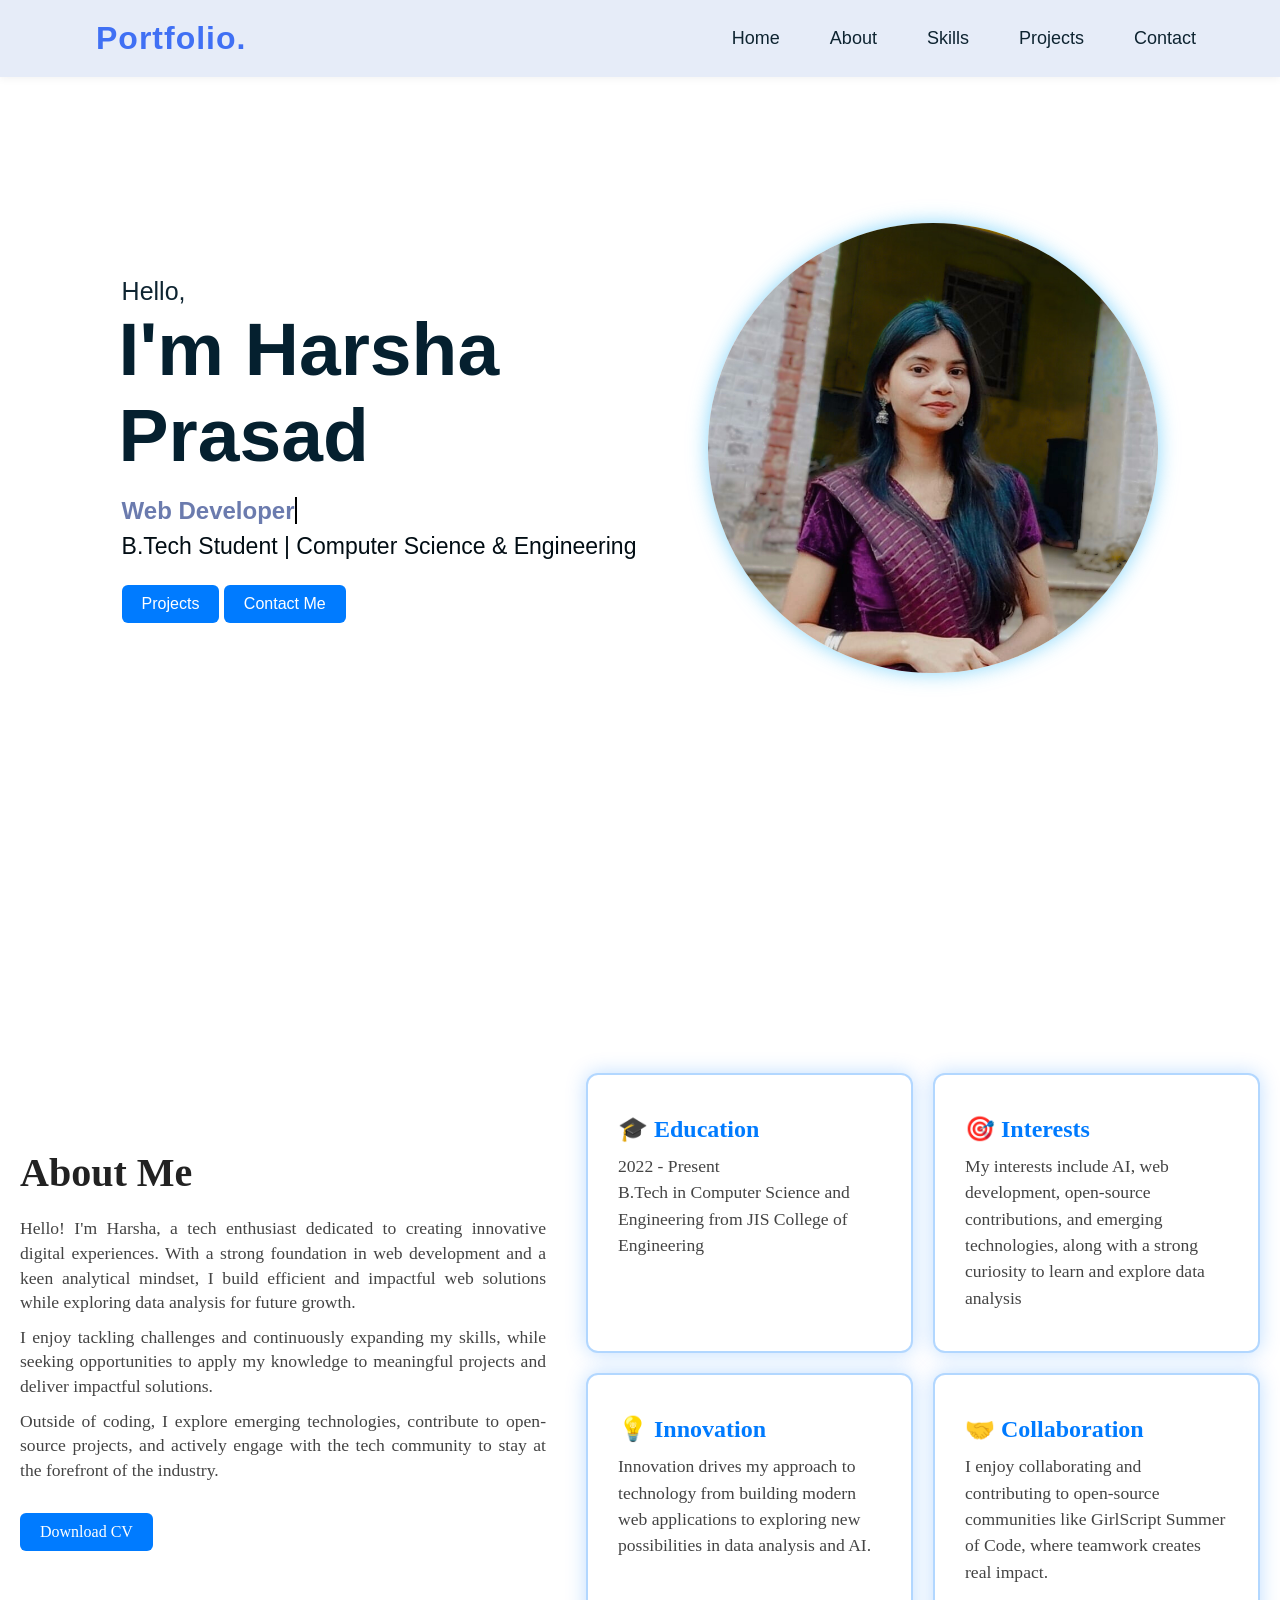
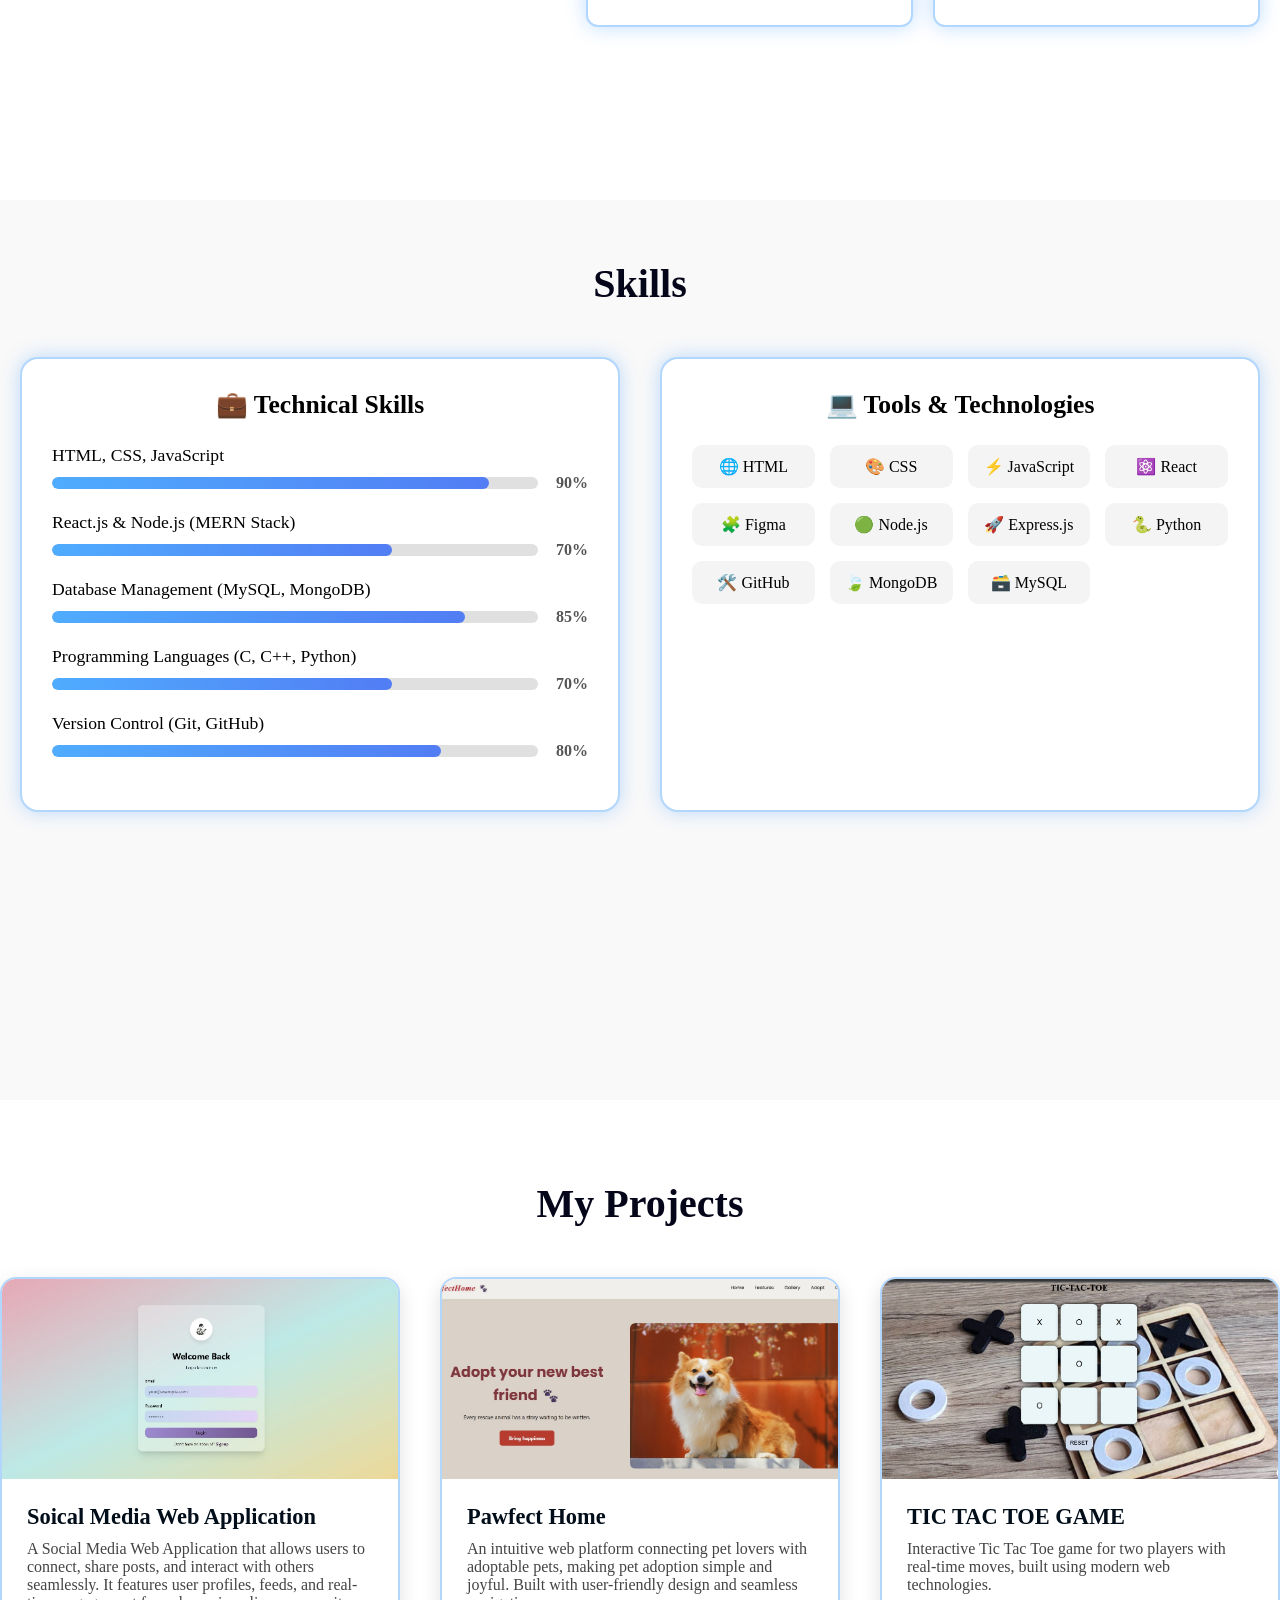
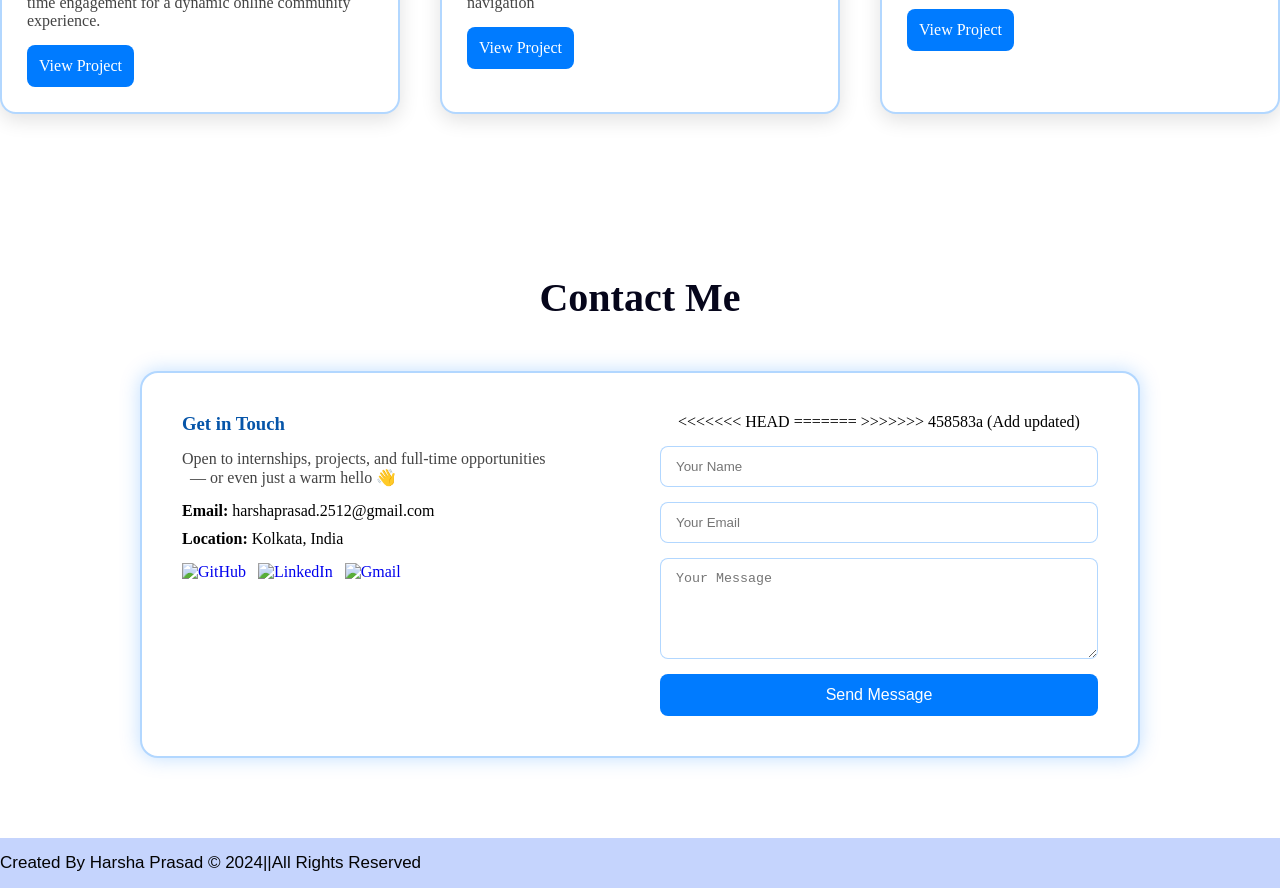
==== commit 5bc670f9: "Add updated" ====
--- a/index.html
+++ b/index.html
@@ -214,7 +214,7 @@
           <div class="project-content">
             <h3>TIC TAC TOE GAME</h3>
             <p>Interactive Tic Tac Toe game for two players with real-time moves, built using modern web technologies.</p>
-            <a href="https://github.com/Harshagit-hub/JS-Project" class="btn">View Project</a>
+            <a href="https://lets-play-tic-tac-toe01.netlify.app/" class="btn">View Project</a>
           </div>
         </div>
 
@@ -256,13 +256,16 @@
 
         <!-- Right side: Form -->
 <form name="contact" method="POST" data-netlify="true" netlify-honeypot="bot-field" class="contact-form">
-  <!-- Hidden input for Netlify -->
   <input type="hidden" name="form-name" value="contact">
-  <!-- Honeypot field to prevent spam -->
+  
   <p style="display:none">
     <label>Don’t fill this out if you’re human: <input name="bot-field"></label>
   </p>
+<<<<<<< HEAD
   <!-- User input fields -->
+=======
+
+>>>>>>> 458583a (Add updated)
   <input type="text" name="name" placeholder="Your Name" required>
   <input type="email" name="email" placeholder="Your Email" required>
   <textarea name="message" placeholder="Your Message" rows="5" required></textarea>
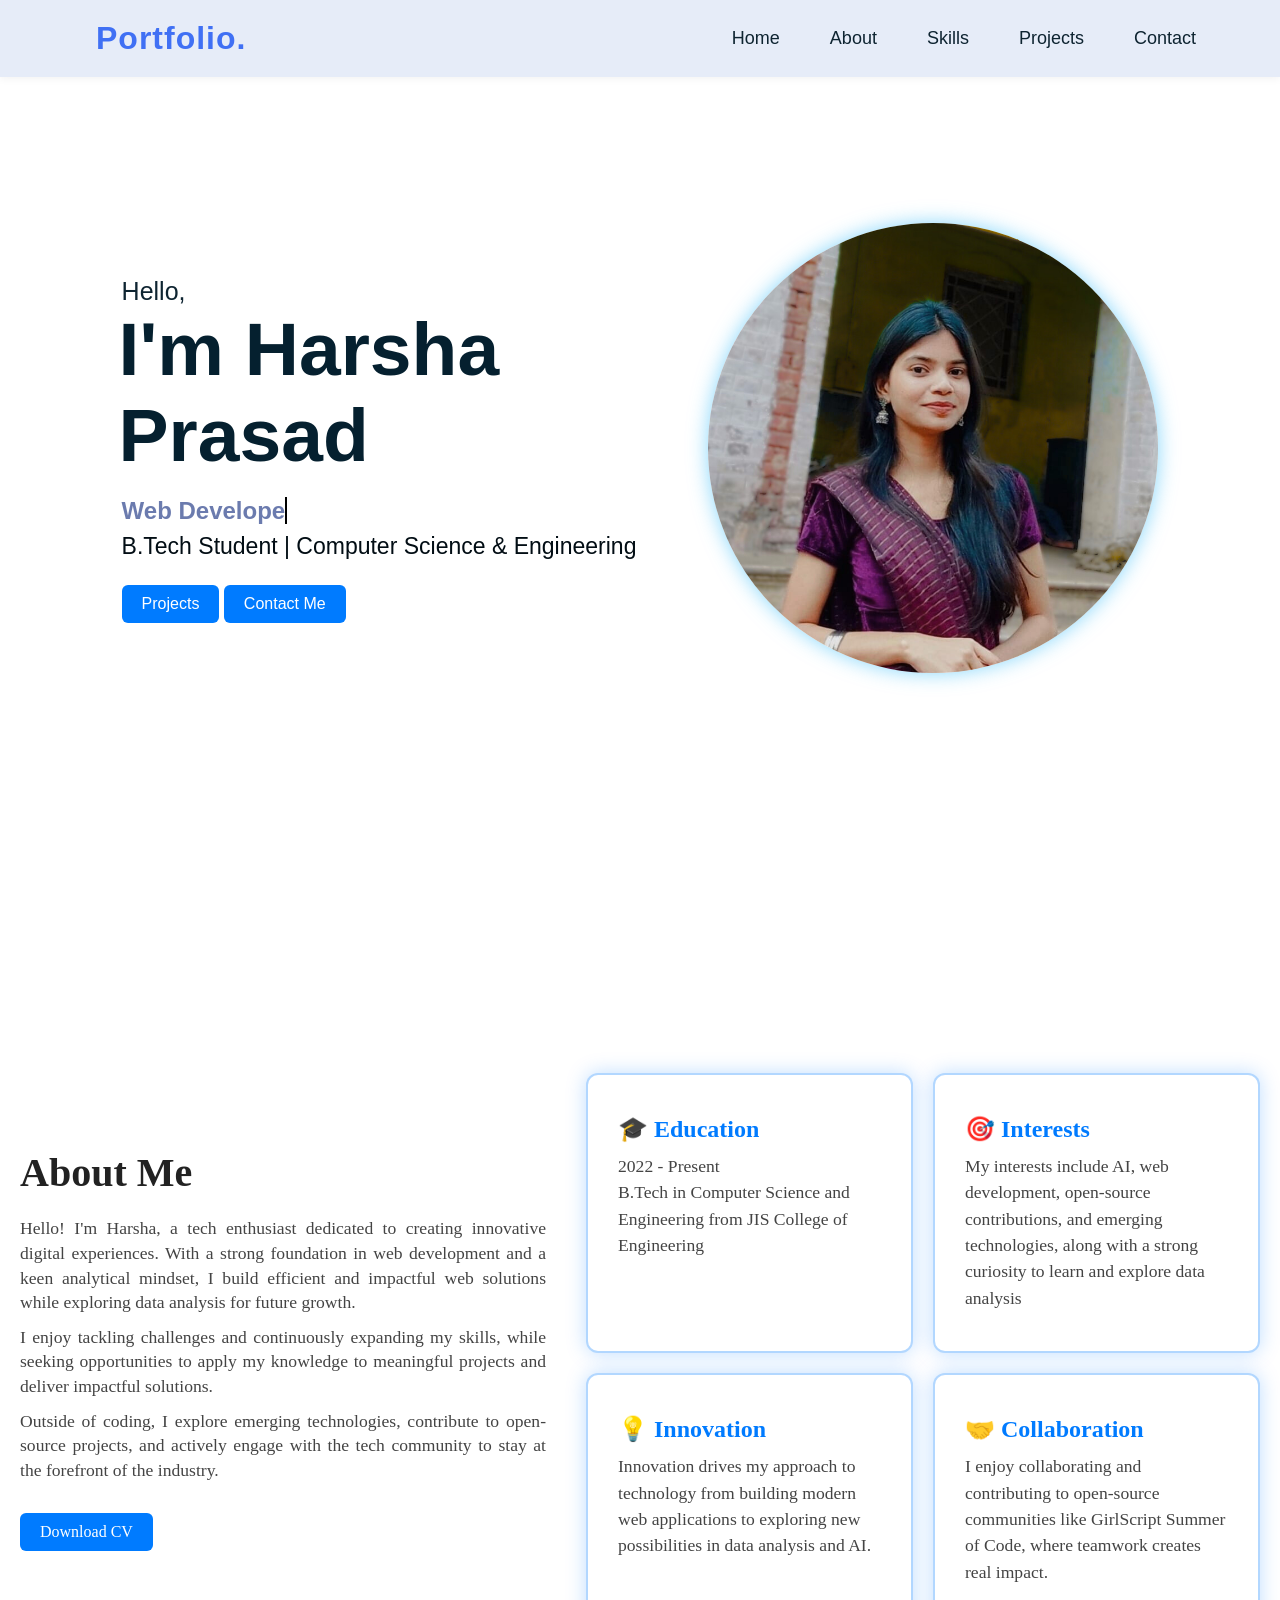
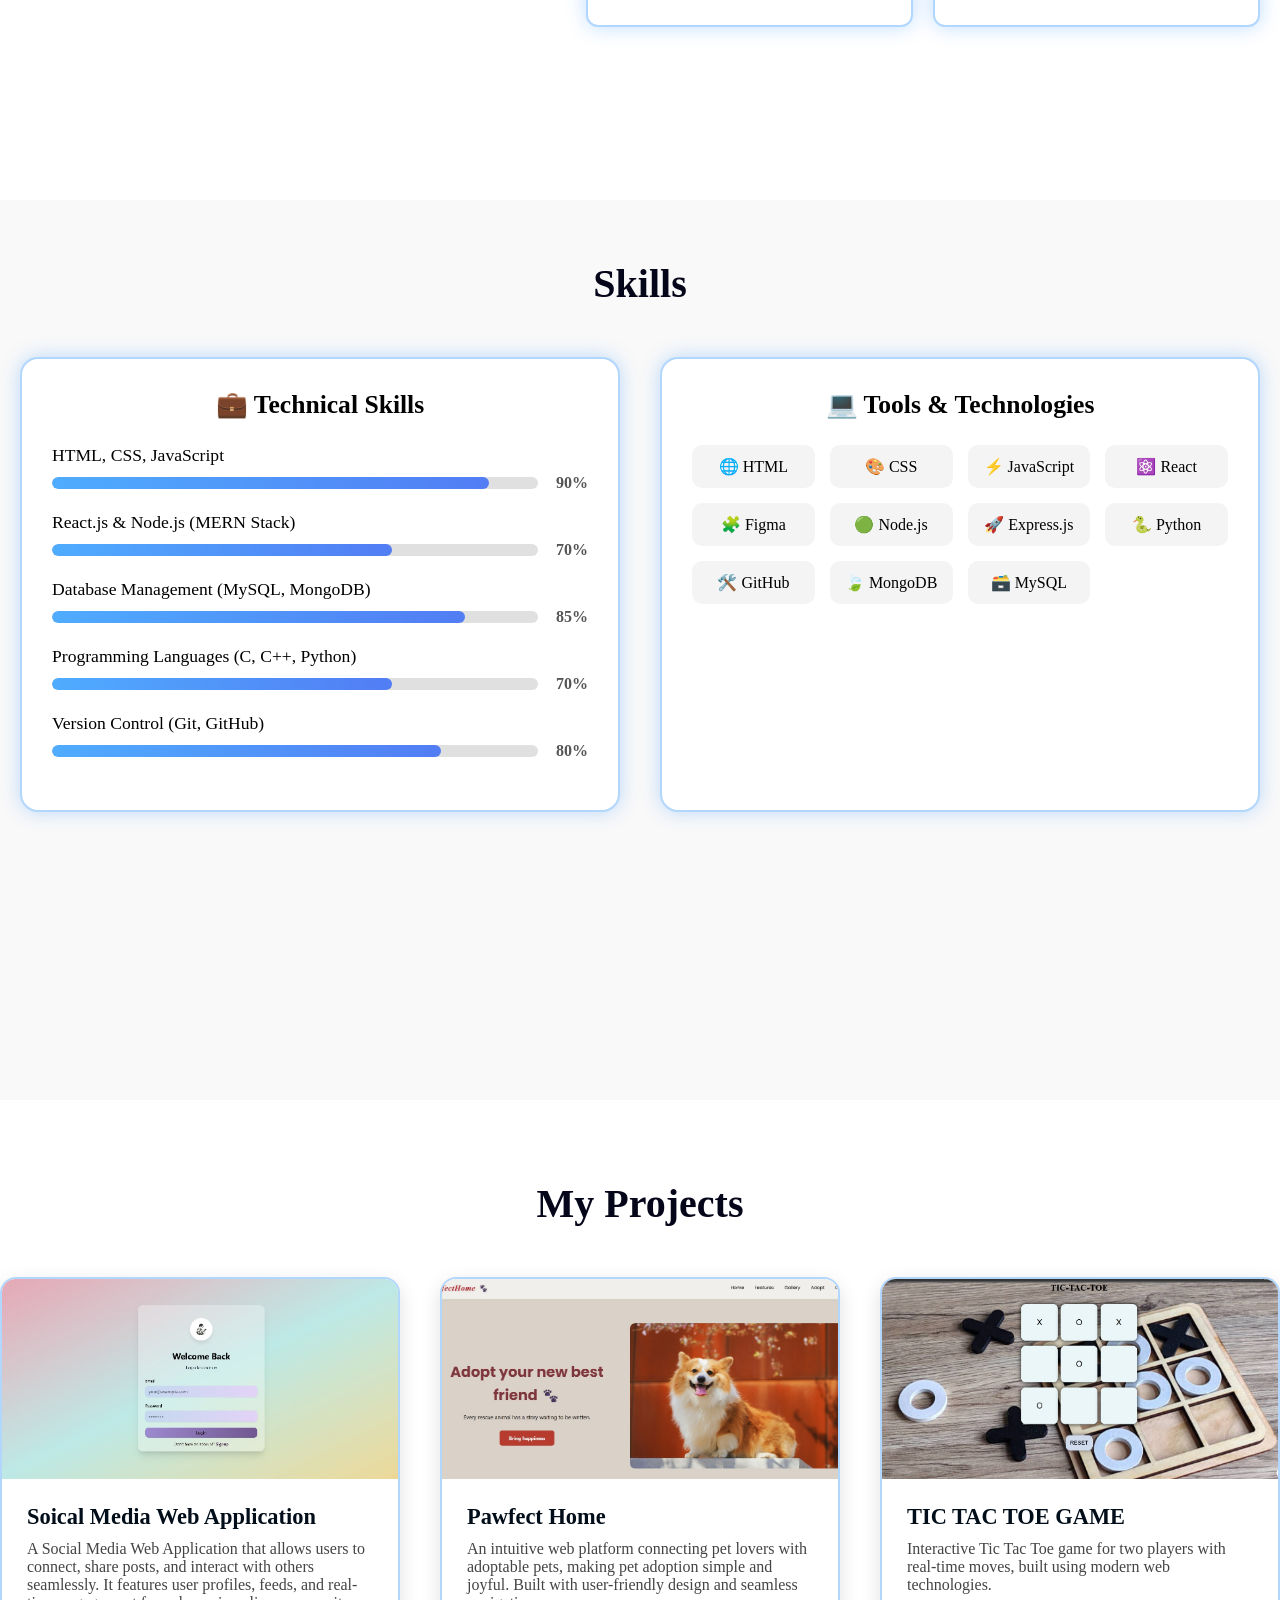
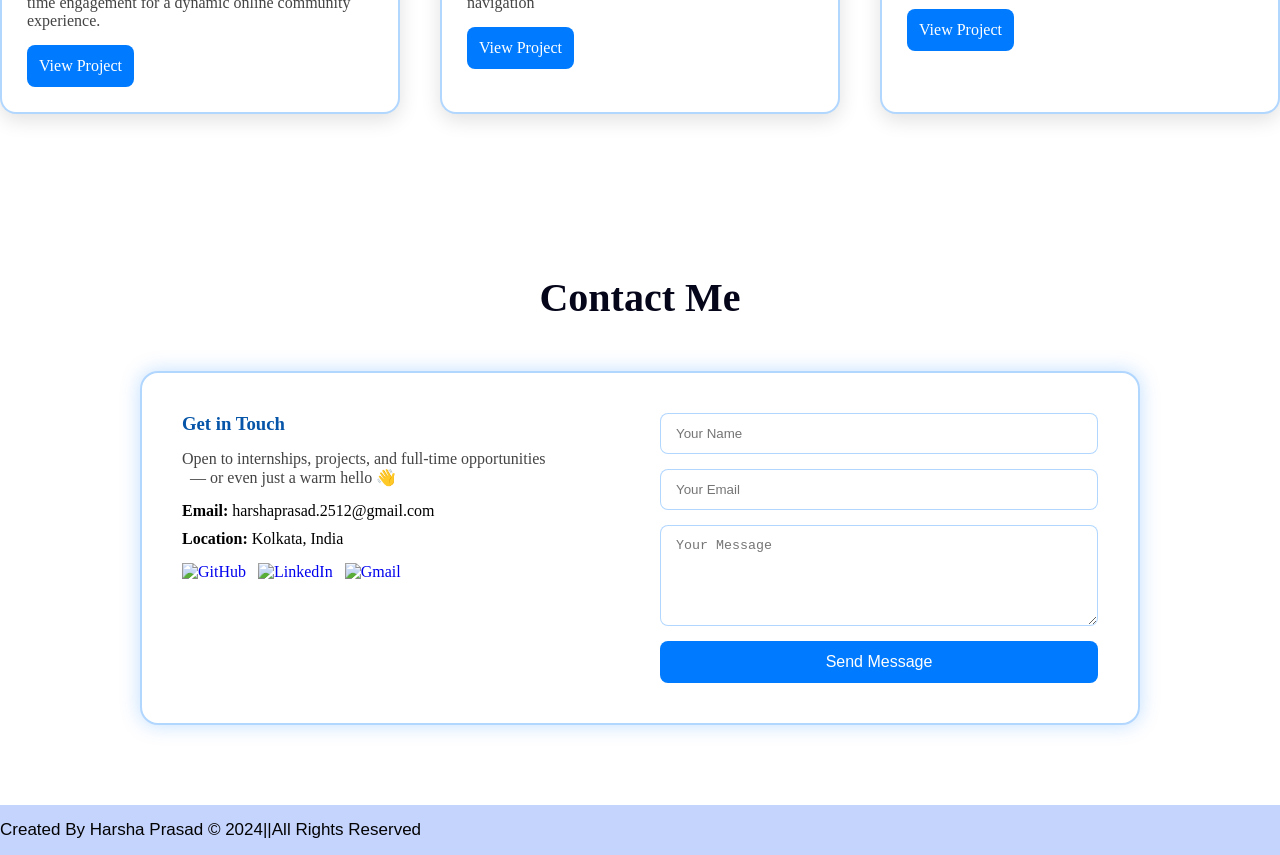
==== commit 6381ac8e: "resolved merge conflicts" ====
--- a/index.html
+++ b/index.html
@@ -261,11 +261,8 @@
   <p style="display:none">
     <label>Don’t fill this out if you’re human: <input name="bot-field"></label>
   </p>
-<<<<<<< HEAD
   <!-- User input fields -->
-=======
-
->>>>>>> 458583a (Add updated)
+
   <input type="text" name="name" placeholder="Your Name" required>
   <input type="email" name="email" placeholder="Your Email" required>
   <textarea name="message" placeholder="Your Message" rows="5" required></textarea>
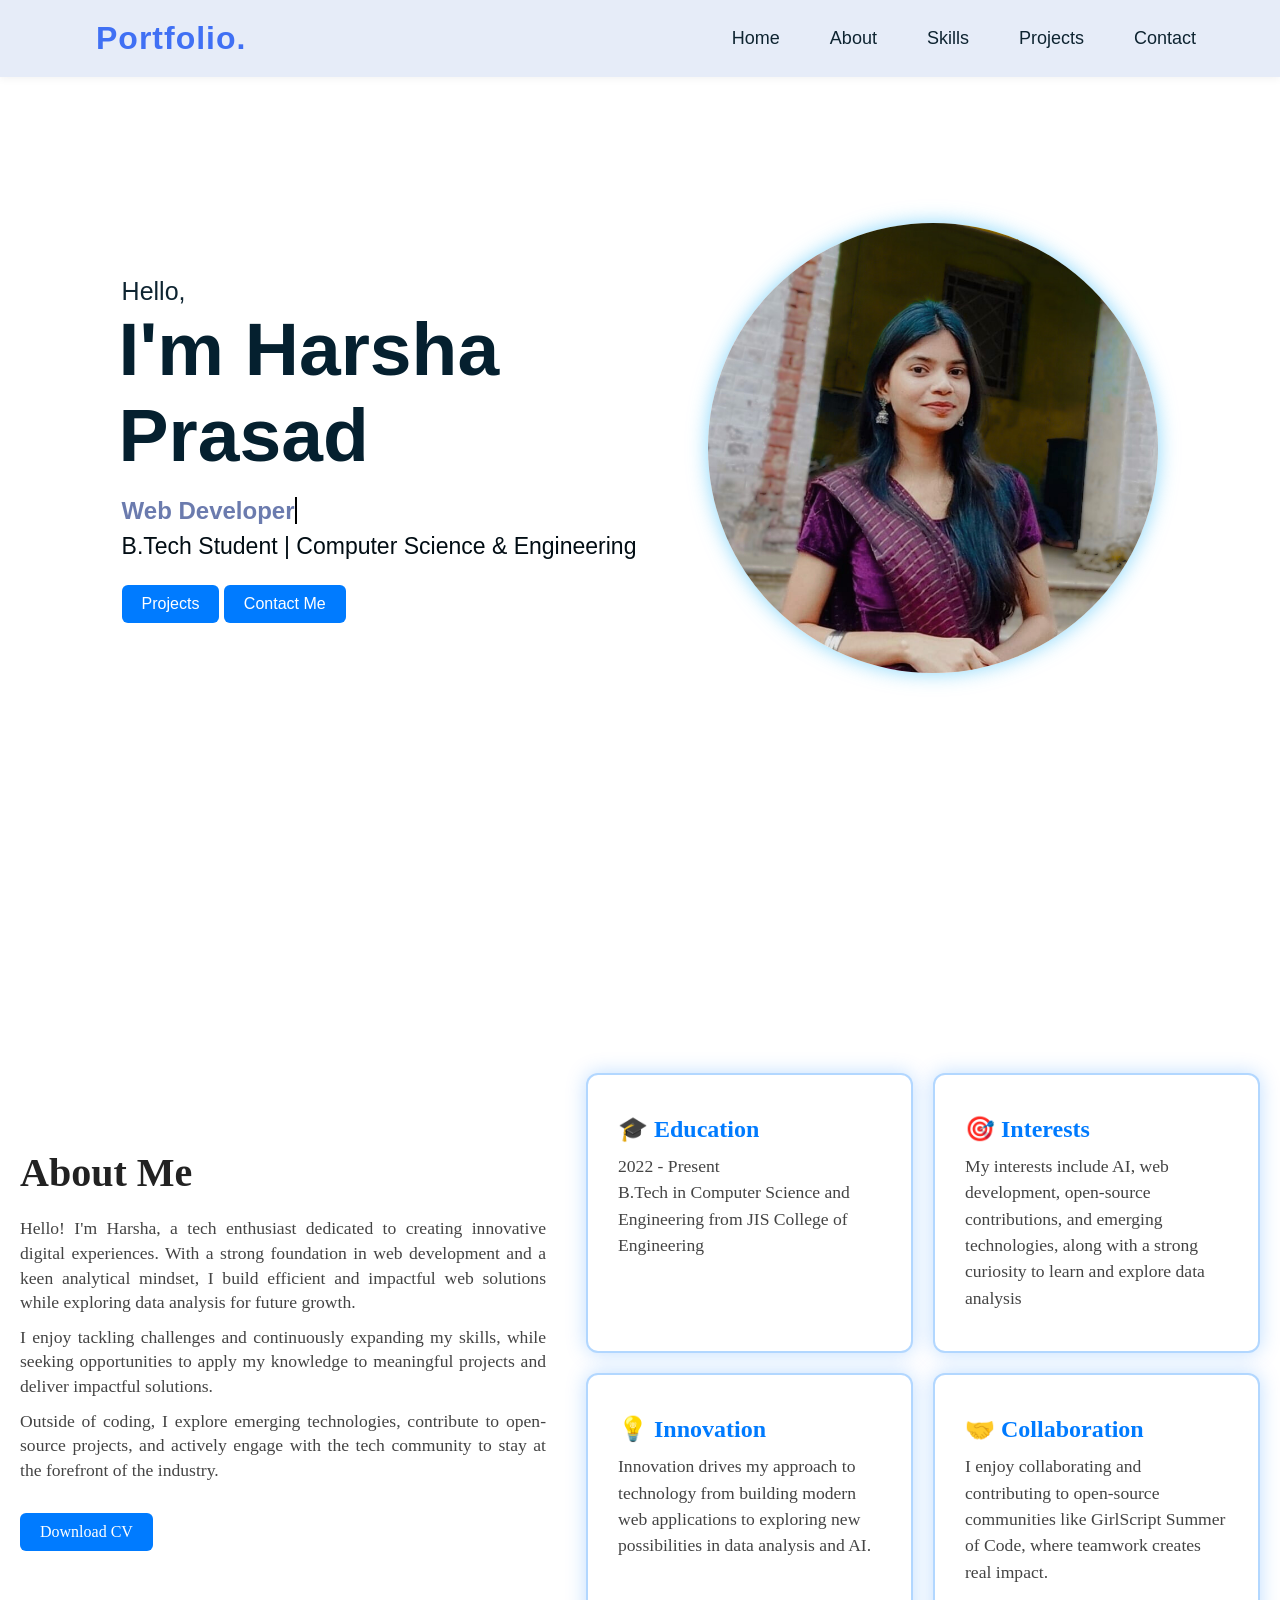
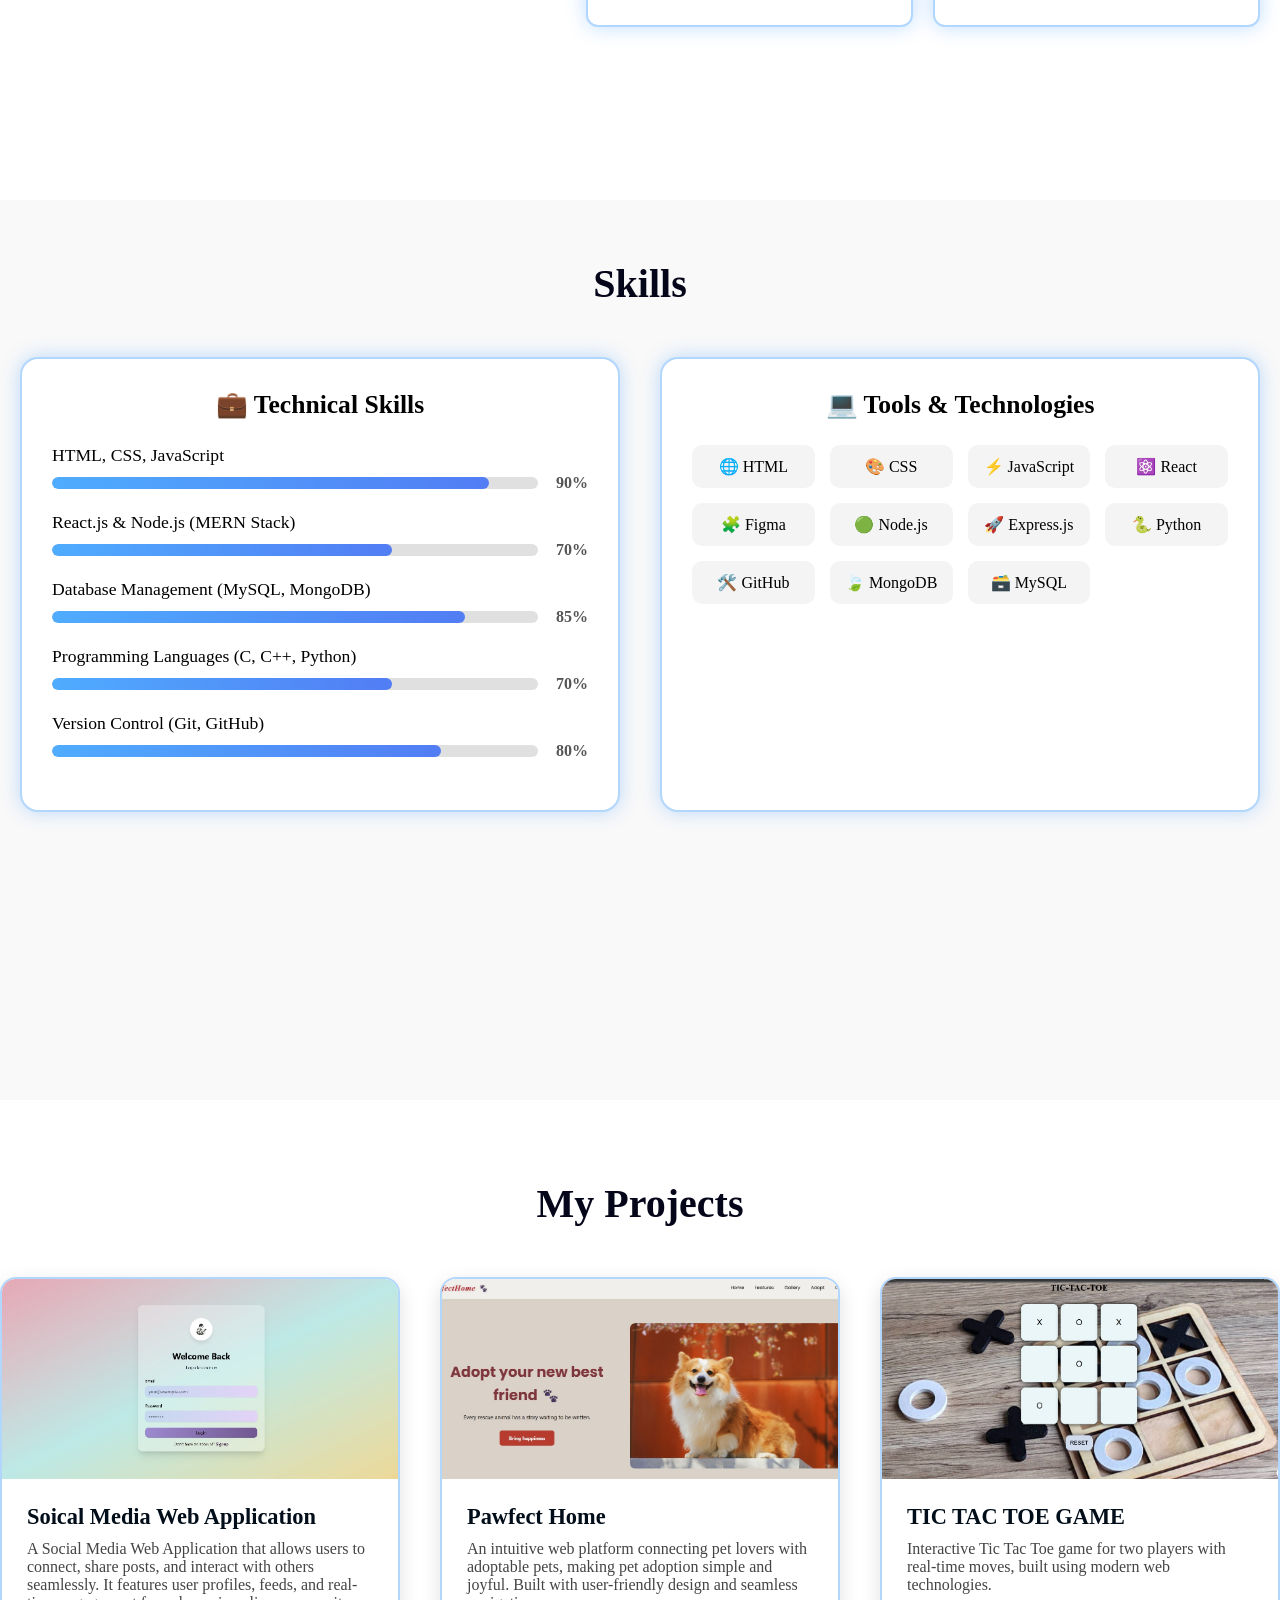
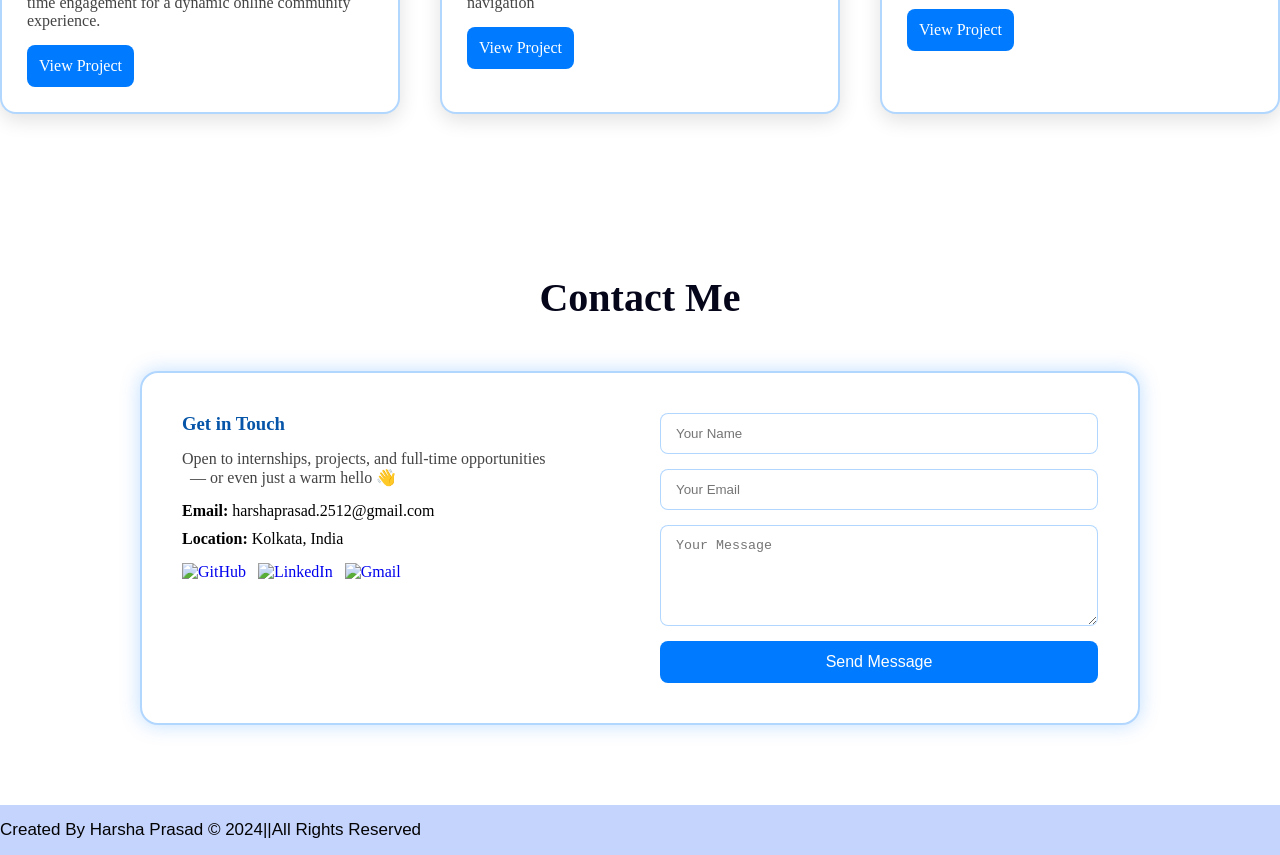
==== commit 4848a11a: "resolved conflict in index.html" ====
--- a/index.html
+++ b/index.html
@@ -261,8 +261,8 @@
   <p style="display:none">
     <label>Don’t fill this out if you’re human: <input name="bot-field"></label>
   </p>
+
   <!-- User input fields -->
-
   <input type="text" name="name" placeholder="Your Name" required>
   <input type="email" name="email" placeholder="Your Email" required>
   <textarea name="message" placeholder="Your Message" rows="5" required></textarea>
@@ -273,6 +273,7 @@
   </section>
 
 
+
   <!-- Footer Section Start -->
   <footer>
     <div class="text">
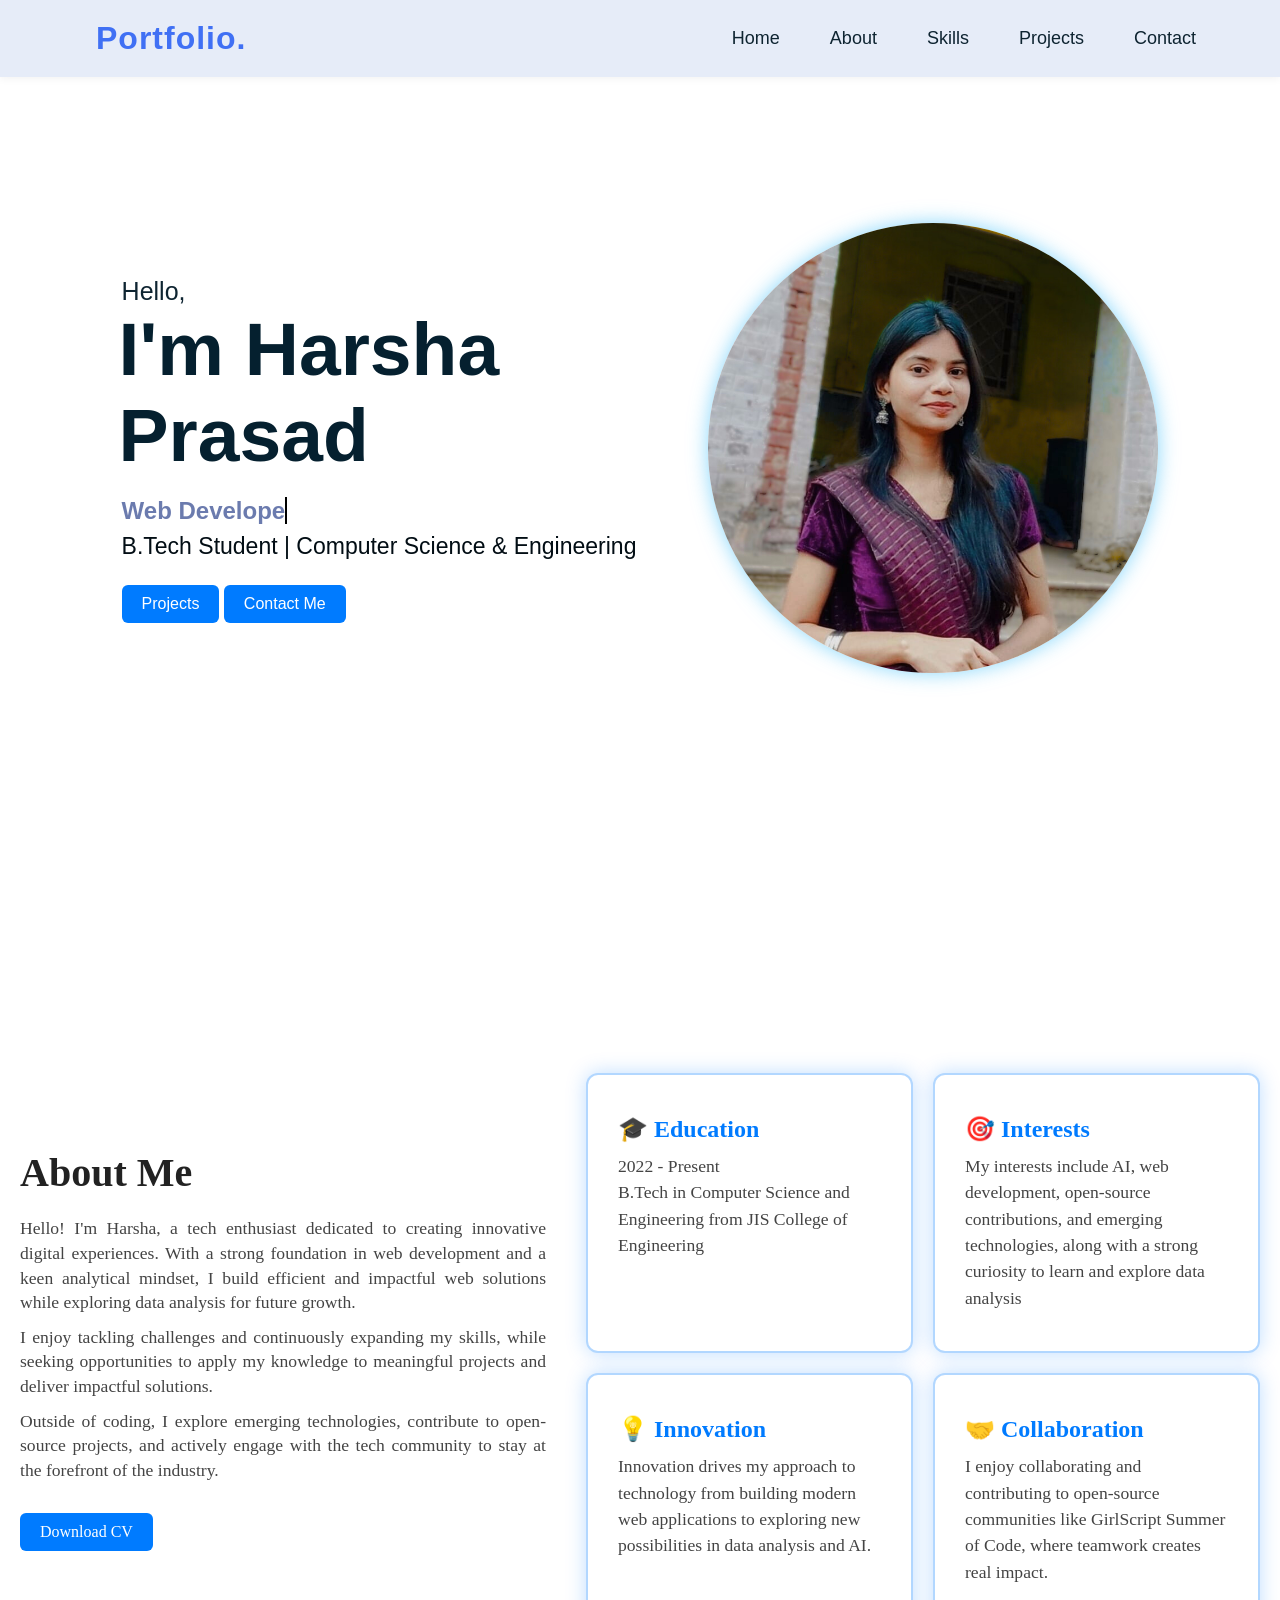
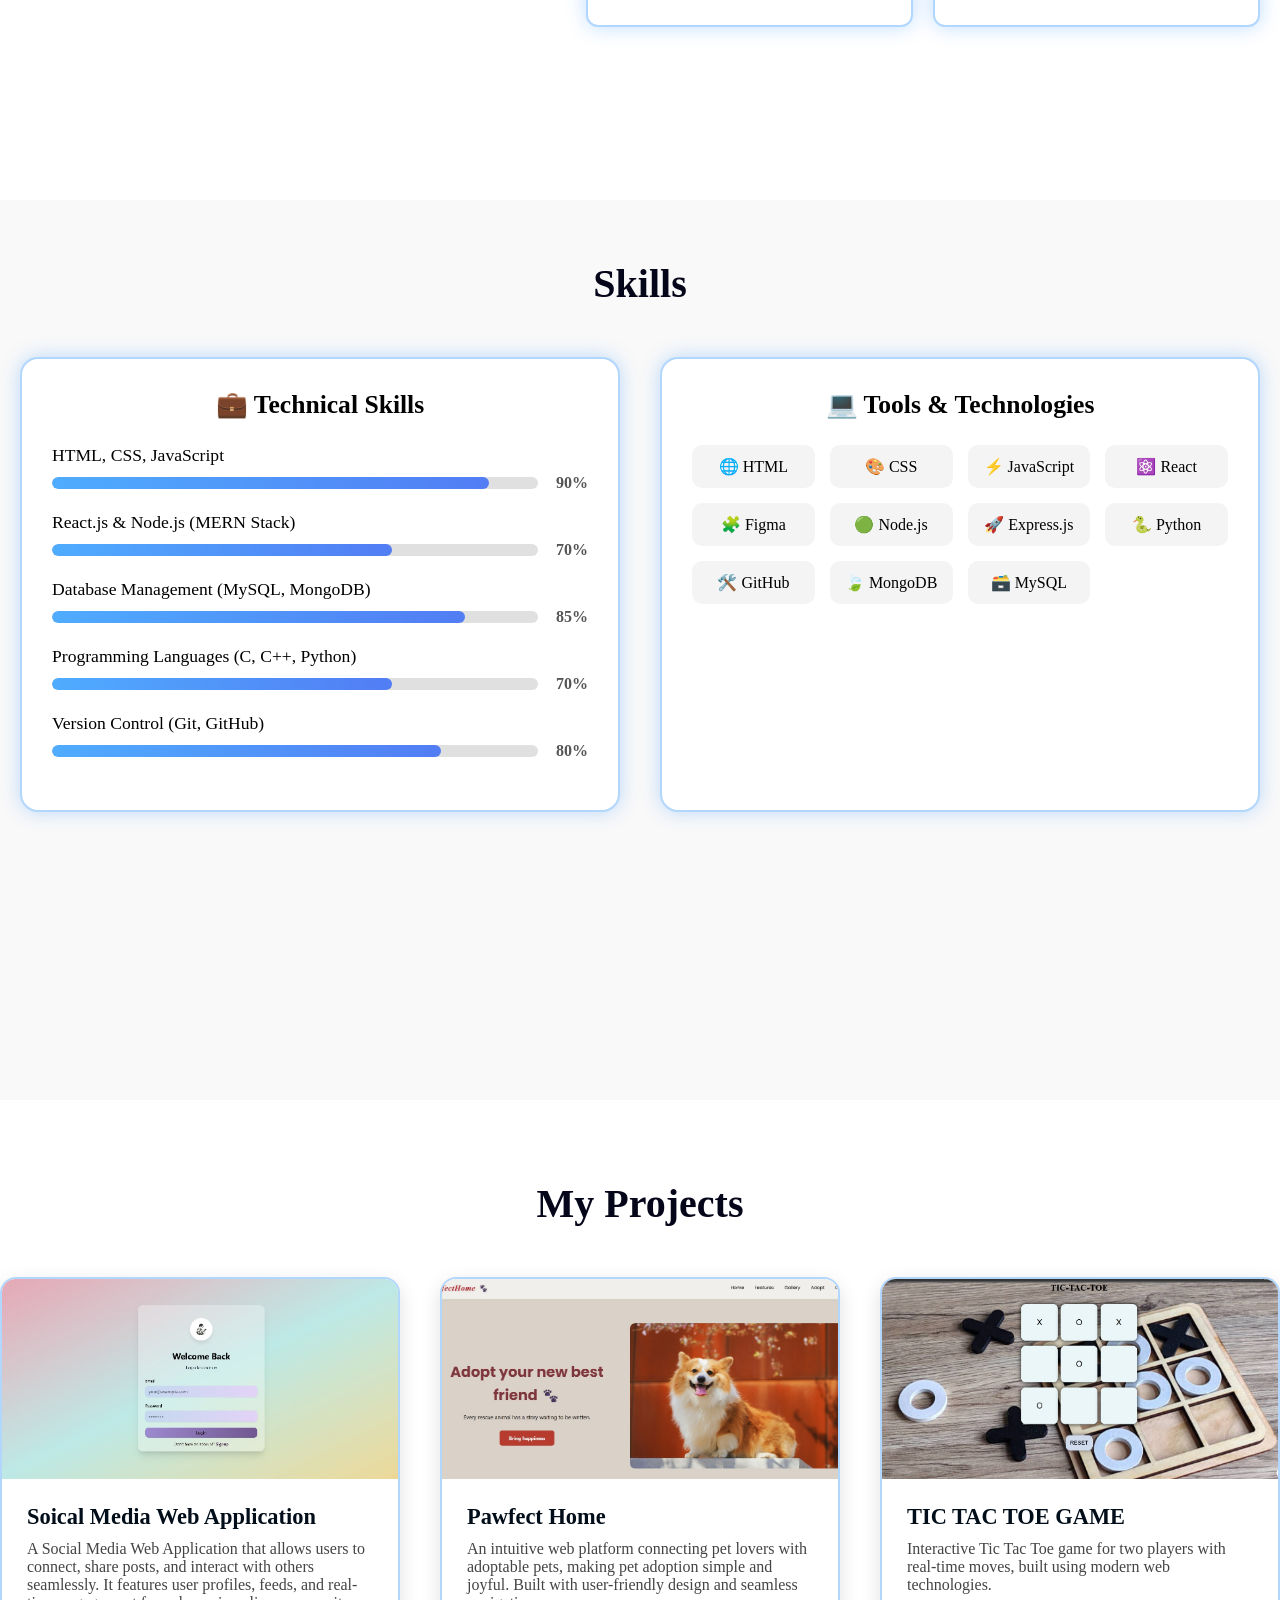
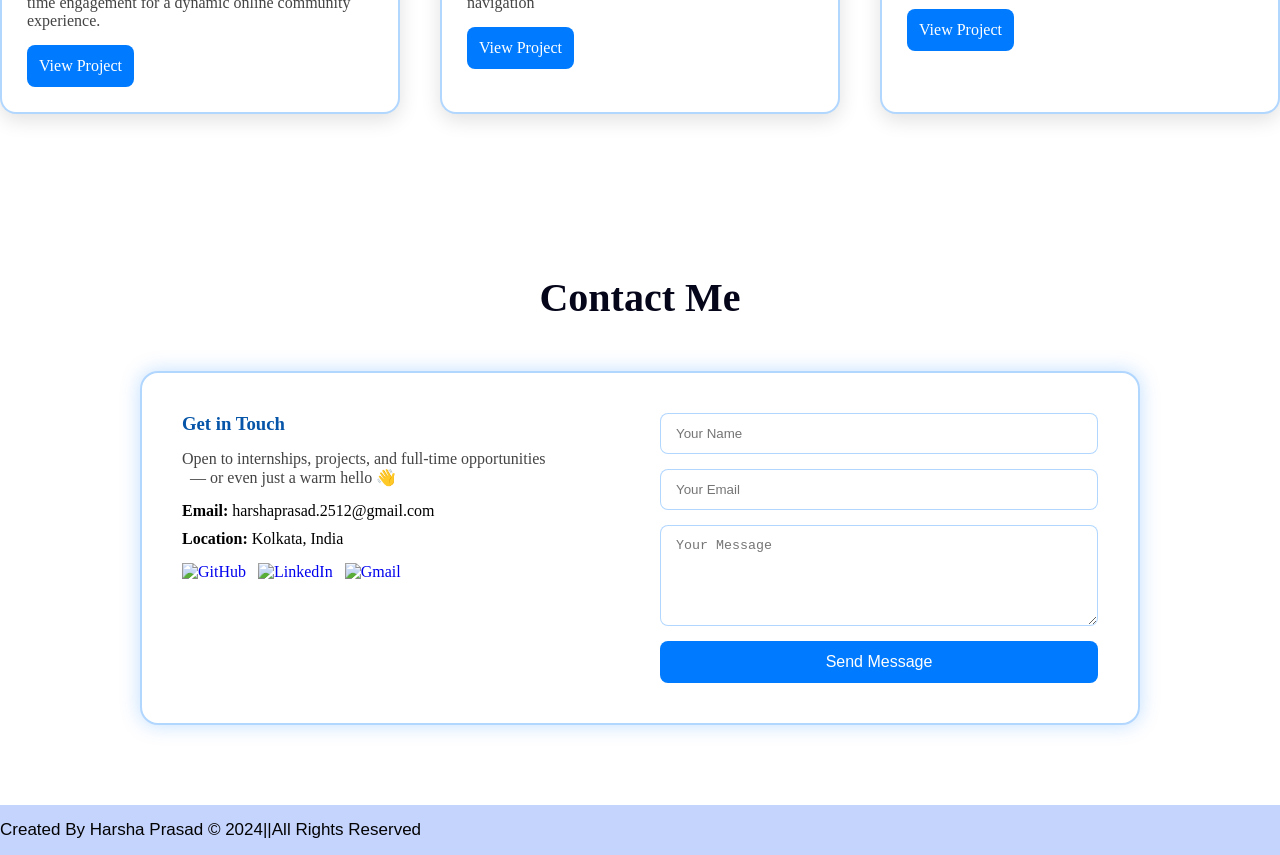
==== commit 4c1a38ad: "update: project URL" ====
--- a/index.html
+++ b/index.html
@@ -194,7 +194,7 @@
           <div class="project-content">
             <h3>Soical Media Web Application </h3>
             <p>A Social Media Web Application that allows users to connect, share posts, and interact with others seamlessly. It features user profiles, feeds, and real-time engagement for a dynamic online community experience.</p>
-            <a href="#" class="btn">View Project</a>
+            <a href="https://socialbutterfly.onrender.com" class="btn">View Project</a>
           </div>
         </div>
 
